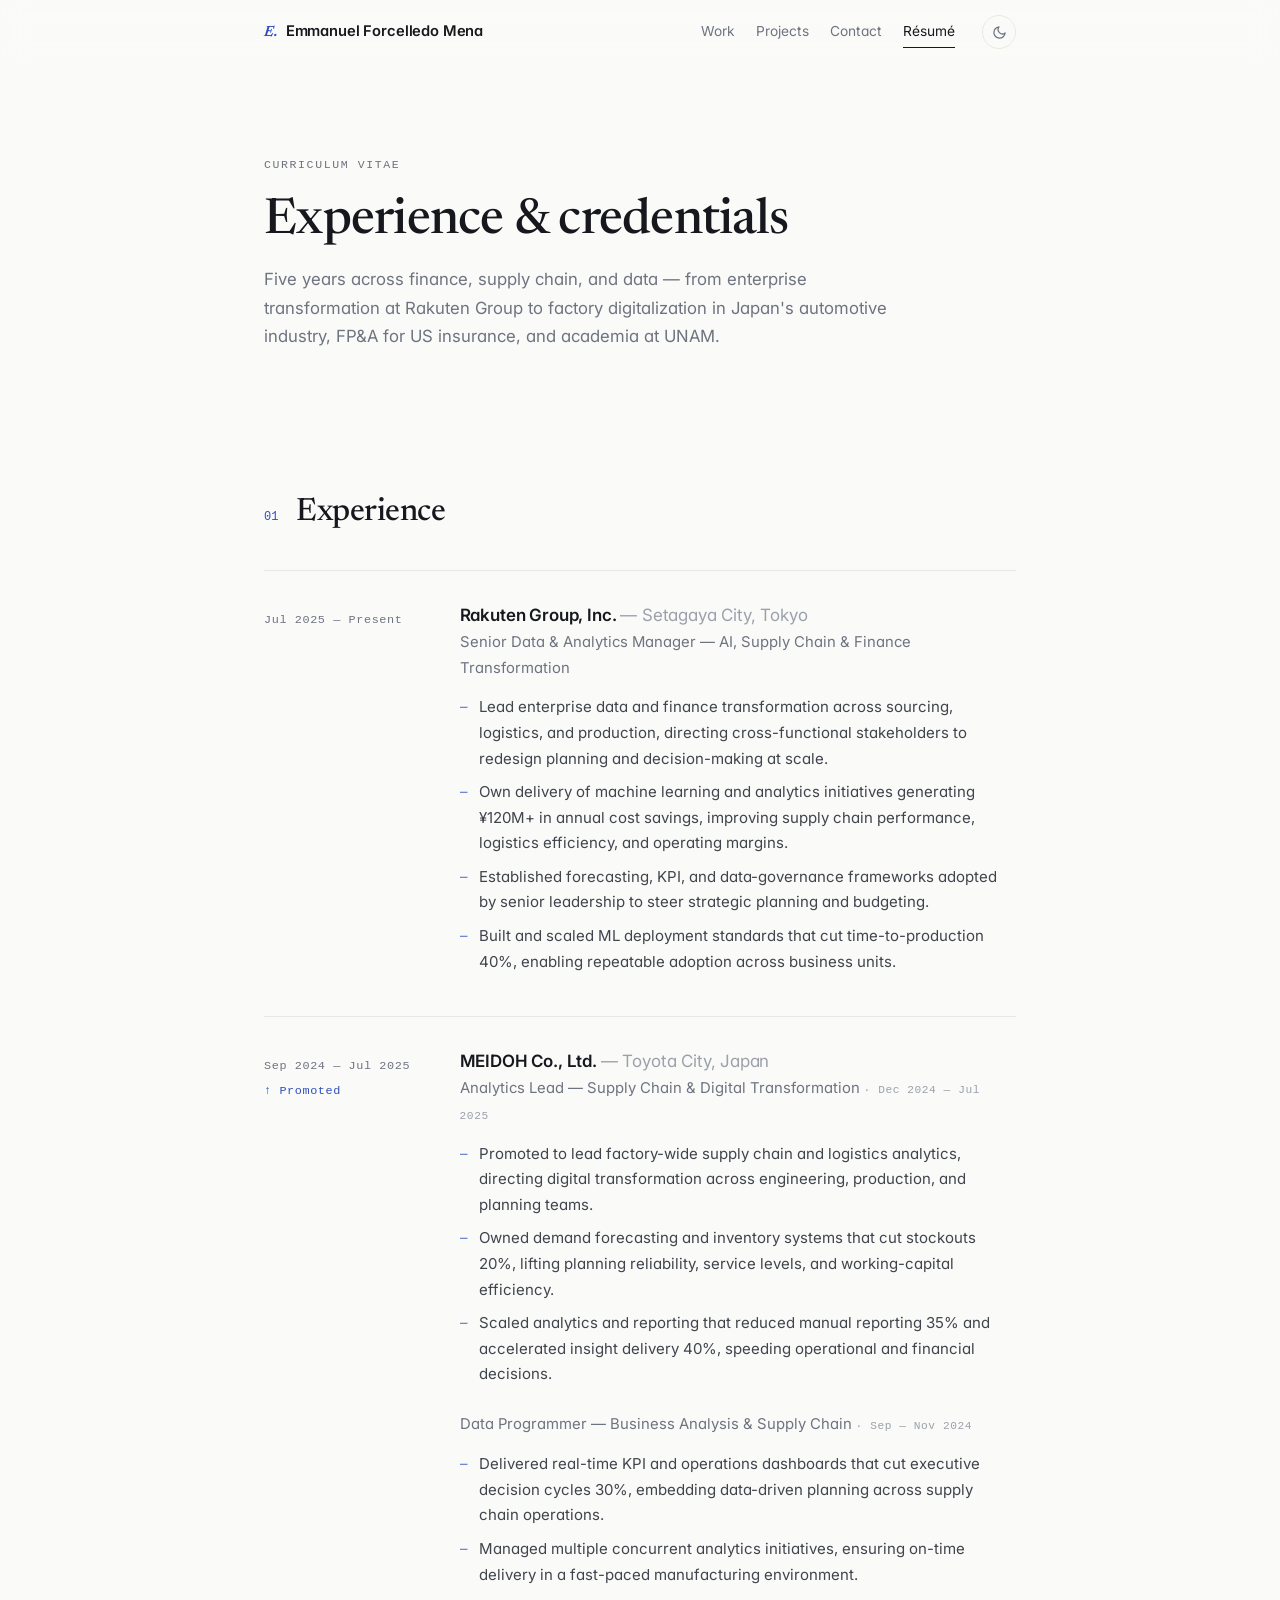
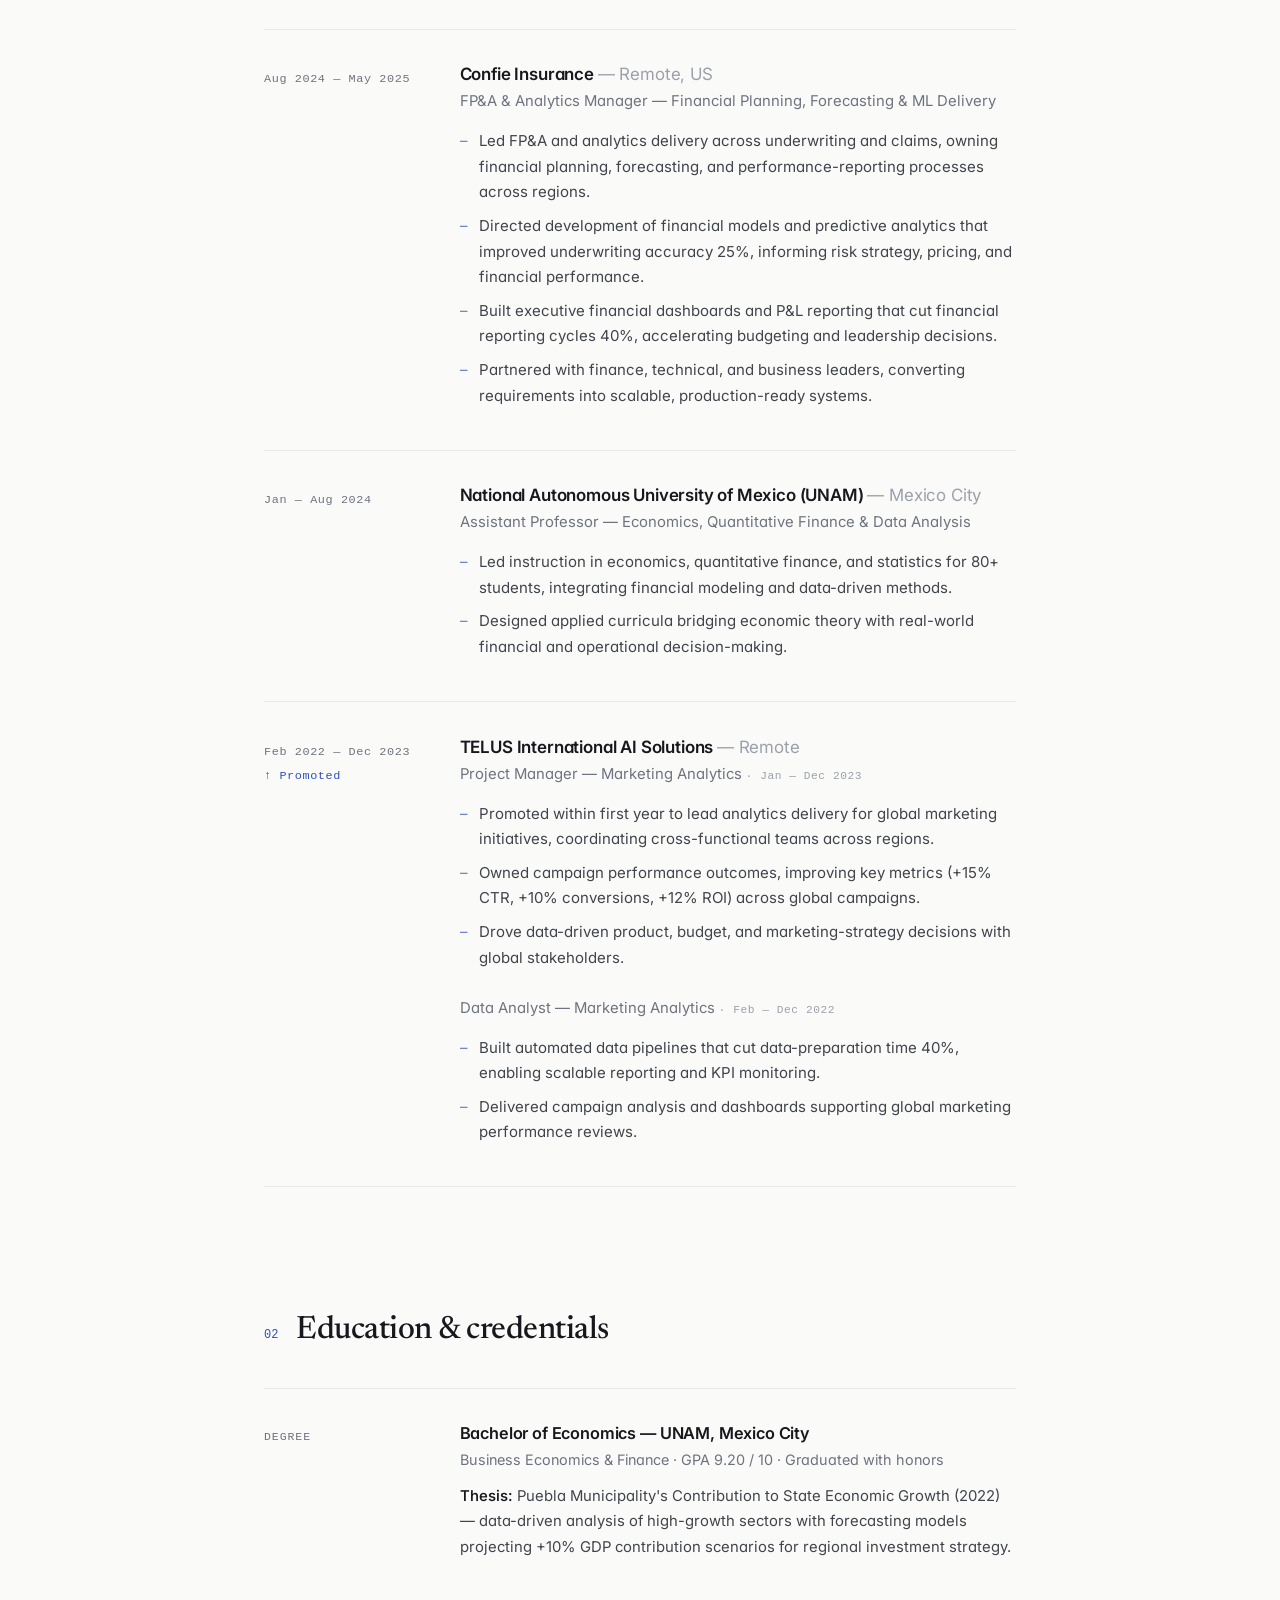
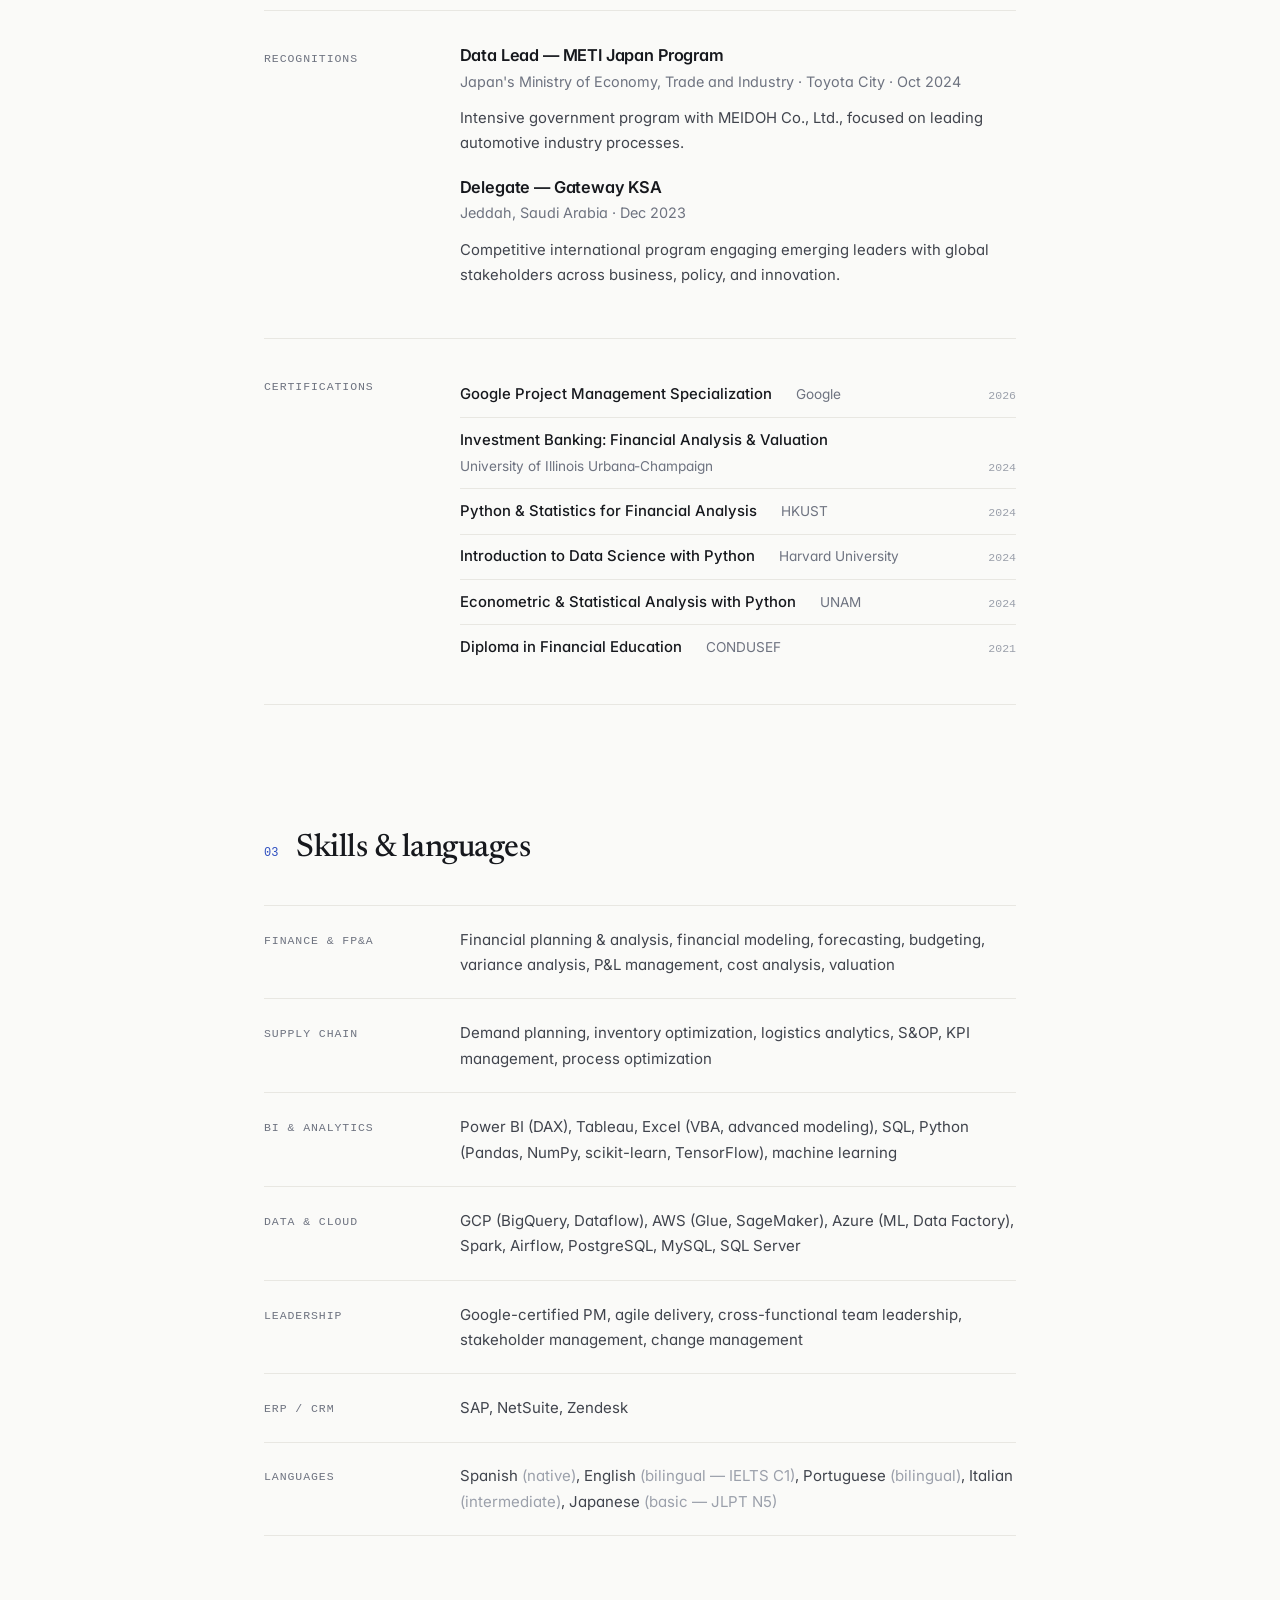
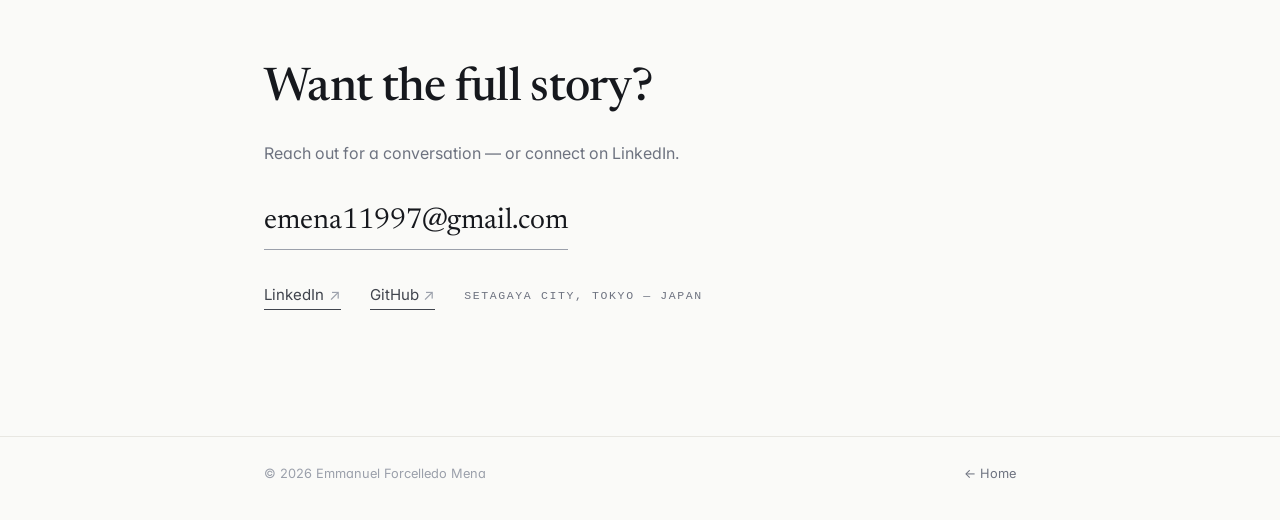
==== experience.html @ d86b36b7 "update 3.0" ====
<!DOCTYPE html>
<html lang="en">
<head>
	<meta charset="utf-8" />
	<meta name="viewport" content="width=device-width, initial-scale=1" />
	<title>Résumé — Emmanuel Forcelledo Mena</title>
	<meta name="description" content="Full experience, education, certifications, and skills of Emmanuel Forcelledo Mena — Finance &amp; FP&amp;A, supply chain, and data analytics leader in Tokyo." />
	<meta name="author" content="Emmanuel Forcelledo Mena" />

	<meta property="og:type" content="website" />
	<meta property="og:title" content="Résumé — Emmanuel Forcelledo Mena" />
	<meta property="og:description" content="Full experience, education, certifications, and skills — Finance &amp; FP&amp;A · Supply Chain · Data Analytics." />
	<meta property="og:image" content="images/foto_mia.jpeg" />

	<link rel="icon" href="data:image/svg+xml,%3Csvg xmlns='http://www.w3.org/2000/svg' viewBox='0 0 64 64'%3E%3Crect width='64' height='64' rx='12' fill='%2316181d'/%3E%3Ctext x='32' y='44' font-family='Georgia,serif' font-size='32' font-style='italic' fill='%23fafaf8' text-anchor='middle'%3EE%3C/text%3E%3C/svg%3E" />

	<script>(function(){try{var t=localStorage.getItem("theme");if(t)document.documentElement.dataset.theme=t}catch(e){}document.documentElement.classList.add("js")})();</script>

	<link rel="preconnect" href="https://fonts.googleapis.com" />
	<link rel="preconnect" href="https://fonts.gstatic.com" crossorigin />
	<link href="https://fonts.googleapis.com/css2?family=Inter:wght@400..700&family=Newsreader:ital,opsz,wght@0,6..72,400..600;1,6..72,400..600&display=swap" rel="stylesheet" />
	<link rel="stylesheet" href="assets/css/style.css" />
</head>
<body>

	<a class="skip-link" href="#experience">Skip to content</a>

	<header class="site-header">
		<div class="wrap">
			<a class="brand" href="index.html"><span class="mark">E.</span>Emmanuel Forcelledo Mena</a>
			<nav class="site-nav" aria-label="Main">
				<a href="index.html#work">Work</a>
				<a href="index.html#projects">Projects</a>
				<a href="index.html#contact">Contact</a>
				<a href="experience.html" class="active">Résumé</a>
				<button class="theme-toggle" type="button" aria-label="Toggle color theme">
					<svg class="moon" viewBox="0 0 24 24" fill="none" stroke="currentColor" stroke-width="2" stroke-linecap="round" stroke-linejoin="round" aria-hidden="true"><path d="M21 12.79A9 9 0 1 1 11.21 3 7 7 0 0 0 21 12.79z"/></svg>
					<svg class="sun" viewBox="0 0 24 24" fill="none" stroke="currentColor" stroke-width="2" stroke-linecap="round" stroke-linejoin="round" aria-hidden="true"><circle cx="12" cy="12" r="4"/><path d="M12 2v2M12 20v2M4.93 4.93l1.41 1.41M17.66 17.66l1.41 1.41M2 12h2M20 12h2M4.93 19.07l1.41-1.41M17.66 6.34l1.41-1.41"/></svg>
				</button>
			</nav>
		</div>
	</header>

	<main>

		<section class="page-hero">
			<div class="wrap">
				<span class="label fx" style="--d:.02s">Curriculum vitae</span>
				<h1 class="fx" style="--d:.1s">Experience &amp; credentials</h1>
				<p class="lede fx" style="--d:.18s">Five years across finance, supply chain, and data — from enterprise transformation at Rakuten Group to factory digitalization in Japan's automotive industry, FP&amp;A for US insurance, and academia at UNAM.</p>
			</div>
		</section>

		<!-- Experience -->
		<section class="section" id="experience">
			<div class="wrap">
				<div class="sec-head reveal"><div class="left"><span class="n">01</span><h2>Experience</h2></div></div>

				<div class="xp">

					<article class="xp-item reveal">
						<div class="xp-when">Jul 2025 — Present</div>
						<div class="xp-body">
							<h3>Rakuten Group, Inc. <span class="where">— Setagaya City, Tokyo</span></h3>
							<p class="role-title">Senior Data &amp; Analytics Manager — AI, Supply Chain &amp; Finance Transformation</p>
							<ul>
								<li>Lead enterprise data and finance transformation across sourcing, logistics, and production, directing cross-functional stakeholders to redesign planning and decision-making at scale.</li>
								<li>Own delivery of machine learning and analytics initiatives generating ¥120M+ in annual cost savings, improving supply chain performance, logistics efficiency, and operating margins.</li>
								<li>Established forecasting, KPI, and data-governance frameworks adopted by senior leadership to steer strategic planning and budgeting.</li>
								<li>Built and scaled ML deployment standards that cut time-to-production 40%, enabling repeatable adoption across business units.</li>
							</ul>
						</div>
					</article>

					<article class="xp-item reveal">
						<div class="xp-when">Sep 2024 — Jul 2025 <span class="tag">↑ Promoted</span></div>
						<div class="xp-body">
							<h3>MEIDOH Co., Ltd. <span class="where">— Toyota City, Japan</span></h3>
							<div class="xp-role">
								<p class="role-title">Analytics Lead — Supply Chain &amp; Digital Transformation <span class="sub-when">· Dec 2024 — Jul 2025</span></p>
								<ul>
									<li>Promoted to lead factory-wide supply chain and logistics analytics, directing digital transformation across engineering, production, and planning teams.</li>
									<li>Owned demand forecasting and inventory systems that cut stockouts 20%, lifting planning reliability, service levels, and working-capital efficiency.</li>
									<li>Scaled analytics and reporting that reduced manual reporting 35% and accelerated insight delivery 40%, speeding operational and financial decisions.</li>
								</ul>
							</div>
							<div class="xp-role">
								<p class="role-title">Data Programmer — Business Analysis &amp; Supply Chain <span class="sub-when">· Sep — Nov 2024</span></p>
								<ul>
									<li>Delivered real-time KPI and operations dashboards that cut executive decision cycles 30%, embedding data-driven planning across supply chain operations.</li>
									<li>Managed multiple concurrent analytics initiatives, ensuring on-time delivery in a fast-paced manufacturing environment.</li>
								</ul>
							</div>
						</div>
					</article>

					<article class="xp-item reveal">
						<div class="xp-when">Aug 2024 — May 2025</div>
						<div class="xp-body">
							<h3>Confie Insurance <span class="where">— Remote, US</span></h3>
							<p class="role-title">FP&amp;A &amp; Analytics Manager — Financial Planning, Forecasting &amp; ML Delivery</p>
							<ul>
								<li>Led FP&amp;A and analytics delivery across underwriting and claims, owning financial planning, forecasting, and performance-reporting processes across regions.</li>
								<li>Directed development of financial models and predictive analytics that improved underwriting accuracy 25%, informing risk strategy, pricing, and financial performance.</li>
								<li>Built executive financial dashboards and P&amp;L reporting that cut financial reporting cycles 40%, accelerating budgeting and leadership decisions.</li>
								<li>Partnered with finance, technical, and business leaders, converting requirements into scalable, production-ready systems.</li>
							</ul>
						</div>
					</article>

					<article class="xp-item reveal">
						<div class="xp-when">Jan — Aug 2024</div>
						<div class="xp-body">
							<h3>National Autonomous University of Mexico (UNAM) <span class="where">— Mexico City</span></h3>
							<p class="role-title">Assistant Professor — Economics, Quantitative Finance &amp; Data Analysis</p>
							<ul>
								<li>Led instruction in economics, quantitative finance, and statistics for 80+ students, integrating financial modeling and data-driven methods.</li>
								<li>Designed applied curricula bridging economic theory with real-world financial and operational decision-making.</li>
							</ul>
						</div>
					</article>

					<article class="xp-item reveal">
						<div class="xp-when">Feb 2022 — Dec 2023 <span class="tag">↑ Promoted</span></div>
						<div class="xp-body">
							<h3>TELUS International AI Solutions <span class="where">— Remote</span></h3>
							<div class="xp-role">
								<p class="role-title">Project Manager — Marketing Analytics <span class="sub-when">· Jan — Dec 2023</span></p>
								<ul>
									<li>Promoted within first year to lead analytics delivery for global marketing initiatives, coordinating cross-functional teams across regions.</li>
									<li>Owned campaign performance outcomes, improving key metrics (+15% CTR, +10% conversions, +12% ROI) across global campaigns.</li>
									<li>Drove data-driven product, budget, and marketing-strategy decisions with global stakeholders.</li>
								</ul>
							</div>
							<div class="xp-role">
								<p class="role-title">Data Analyst — Marketing Analytics <span class="sub-when">· Feb — Dec 2022</span></p>
								<ul>
									<li>Built automated data pipelines that cut data-preparation time 40%, enabling scalable reporting and KPI monitoring.</li>
									<li>Delivered campaign analysis and dashboards supporting global marketing performance reviews.</li>
								</ul>
							</div>
						</div>
					</article>

				</div>
			</div>
		</section>

		<!-- Education & credentials -->
		<section class="section" id="education">
			<div class="wrap">
				<div class="sec-head reveal"><div class="left"><span class="n">02</span><h2>Education &amp; credentials</h2></div></div>

				<div class="edu">
					<div class="edu-item reveal">
						<div class="k">Degree</div>
						<div>
							<h3>Bachelor of Economics — UNAM, Mexico City</h3>
							<p class="sub">Business Economics &amp; Finance · GPA 9.20 / 10 · Graduated with honors</p>
							<p class="detail"><strong>Thesis:</strong> Puebla Municipality's Contribution to State Economic Growth (2022) — data-driven analysis of high-growth sectors with forecasting models projecting +10% GDP contribution scenarios for regional investment strategy.</p>
						</div>
					</div>

					<div class="edu-item reveal">
						<div class="k">Recognitions</div>
						<div>
							<h3>Data Lead — METI Japan Program</h3>
							<p class="sub">Japan's Ministry of Economy, Trade and Industry · Toyota City · Oct 2024</p>
							<p class="detail" style="margin-bottom: 1.2rem;">Intensive government program with MEIDOH Co., Ltd., focused on leading automotive industry processes.</p>
							<h3>Delegate — Gateway KSA</h3>
							<p class="sub">Jeddah, Saudi Arabia · Dec 2023</p>
							<p class="detail">Competitive international program engaging emerging leaders with global stakeholders across business, policy, and innovation.</p>
						</div>
					</div>

					<div class="edu-item reveal">
						<div class="k">Certifications</div>
						<ul class="cred-list">
							<li><span class="what">Google Project Management Specialization</span><span class="who">Google</span><span class="when">2026</span></li>
							<li><span class="what">Investment Banking: Financial Analysis &amp; Valuation</span><span class="who">University of Illinois Urbana-Champaign</span><span class="when">2024</span></li>
							<li><span class="what">Python &amp; Statistics for Financial Analysis</span><span class="who">HKUST</span><span class="when">2024</span></li>
							<li><span class="what">Introduction to Data Science with Python</span><span class="who">Harvard University</span><span class="when">2024</span></li>
							<li><span class="what">Econometric &amp; Statistical Analysis with Python</span><span class="who">UNAM</span><span class="when">2024</span></li>
							<li><span class="what">Diploma in Financial Education</span><span class="who">CONDUSEF</span><span class="when">2021</span></li>
						</ul>
					</div>
				</div>
			</div>
		</section>

		<!-- Skills -->
		<section class="section" id="skills">
			<div class="wrap">
				<div class="sec-head reveal"><div class="left"><span class="n">03</span><h2>Skills &amp; languages</h2></div></div>

				<div class="skills">
					<div class="skill-row reveal">
						<div class="k">Finance &amp; FP&amp;A</div>
						<div class="v">Financial planning &amp; analysis, financial modeling, forecasting, budgeting, variance analysis, P&amp;L management, cost analysis, valuation</div>
					</div>
					<div class="skill-row reveal">
						<div class="k">Supply chain</div>
						<div class="v">Demand planning, inventory optimization, logistics analytics, S&amp;OP, KPI management, process optimization</div>
					</div>
					<div class="skill-row reveal">
						<div class="k">BI &amp; analytics</div>
						<div class="v">Power BI (DAX), Tableau, Excel (VBA, advanced modeling), SQL, Python (Pandas, NumPy, scikit-learn, TensorFlow), machine learning</div>
					</div>
					<div class="skill-row reveal">
						<div class="k">Data &amp; cloud</div>
						<div class="v">GCP (BigQuery, Dataflow), AWS (Glue, SageMaker), Azure (ML, Data Factory), Spark, Airflow, PostgreSQL, MySQL, SQL Server</div>
					</div>
					<div class="skill-row reveal">
						<div class="k">Leadership</div>
						<div class="v">Google-certified PM, agile delivery, cross-functional team leadership, stakeholder management, change management</div>
					</div>
					<div class="skill-row reveal">
						<div class="k">ERP / CRM</div>
						<div class="v">SAP, NetSuite, Zendesk</div>
					</div>
					<div class="skill-row reveal">
						<div class="k">Languages</div>
						<div class="v">Spanish <em>(native)</em>, English <em>(bilingual — IELTS C1)</em>, Portuguese <em>(bilingual)</em>, Italian <em>(intermediate)</em>, Japanese <em>(basic — JLPT N5)</em></div>
					</div>
				</div>
			</div>
		</section>

		<!-- Contact -->
		<section class="section contact" id="contact">
			<div class="wrap">
				<p class="huge reveal">Want the full story?</p>
				<p class="reveal" style="--d:.08s">Reach out for a conversation — or connect on LinkedIn.</p>
				<a class="big-mail reveal" style="--d:.14s" href="mailto:emena11997@gmail.com">emena11997@gmail.com</a>
				<div class="contact-links reveal" style="--d:.2s">
					<a class="ulink" href="https://www.linkedin.com/in/emmanuel-forcelledo-mena-1a5a07210/" target="_blank" rel="noopener">LinkedIn<span class="arr">↗</span></a>
					<a class="ulink" href="https://github.com/EmmanuelForcelledoMena" target="_blank" rel="noopener">GitHub<span class="arr">↗</span></a>
					<span class="label">Setagaya City, Tokyo — Japan</span>
				</div>
			</div>
		</section>

	</main>

	<footer class="site-footer">
		<div class="wrap">
			<span>© <span id="year">2026</span> Emmanuel Forcelledo Mena</span>
			<span><a href="index.html">← Home</a></span>
		</div>
	</footer>

	<script src="assets/js/app.js"></script>

</body>
</html>
---- assets/css/style.css ----
/* ============================================================
   Emmanuel Forcelledo Mena — Portfolio v3
   Editorial minimal · motion-first · light & dark
   ============================================================ */

/* ---------- Design tokens ---------- */

:root {
	--bg: #fafaf8;
	--surface: #ffffff;
	--ink: #16181d;
	--body: #40444d;
	--muted: #6e7380;
	--faint: #9ba0ab;
	--line: #e8e7e2;
	--accent: #2e4fc0;
	--accent-ink: #253f9a;
	--accent-soft: rgba(46, 79, 192, 0.07);

	--sans: "Inter", -apple-system, BlinkMacSystemFont, "Segoe UI", sans-serif;
	--serif: "Newsreader", Georgia, "Times New Roman", serif;
	--mono: ui-monospace, "SF Mono", "Cascadia Code", Consolas, monospace;

	--w: 800px;
	--ease: cubic-bezier(0.2, 0.6, 0.2, 1);
}

:root[data-theme="dark"] {
	--bg: #0e0f11;
	--surface: #16171a;
	--ink: #f2f1ee;
	--body: #c2c3bf;
	--muted: #8f918d;
	--faint: #64666a;
	--line: #232428;
	--accent: #93a8f4;
	--accent-ink: #b3c2f8;
	--accent-soft: rgba(147, 168, 244, 0.09);
}

@media (prefers-color-scheme: dark) {
	:root:not([data-theme="light"]) {
		--bg: #0e0f11;
		--surface: #16171a;
		--ink: #f2f1ee;
		--body: #c2c3bf;
		--muted: #8f918d;
		--faint: #64666a;
		--line: #232428;
		--accent: #93a8f4;
		--accent-ink: #b3c2f8;
		--accent-soft: rgba(147, 168, 244, 0.09);
	}
}

/* ---------- Cross-page view transitions ---------- */

@view-transition { navigation: auto; }

::view-transition-old(root) { animation-duration: 0.22s; }
::view-transition-new(root) { animation-duration: 0.34s; }

/* ---------- Base ---------- */

*, *::before, *::after { box-sizing: border-box; }

html { scroll-behavior: smooth; scroll-padding-top: 5rem; }

body {
	margin: 0;
	background: var(--bg);
	color: var(--body);
	font-family: var(--sans);
	font-size: 1rem;
	line-height: 1.7;
	-webkit-font-smoothing: antialiased;
	text-rendering: optimizeLegibility;
	font-feature-settings: "cv11";
	transition: background-color 0.35s ease, color 0.35s ease;
}

img { max-width: 100%; display: block; }

h1, h2, h3 { color: var(--ink); margin: 0; }

h1, h2 {
	font-family: var(--serif);
	font-weight: 500;
	letter-spacing: -0.015em;
	line-height: 1.12;
}

h3 {
	font-family: var(--sans);
	font-weight: 600;
	letter-spacing: -0.01em;
	line-height: 1.35;
}

p { margin: 0 0 1.1em; }

a { color: inherit; text-decoration: none; }

ul { margin: 0; padding: 0; list-style: none; }

::selection { background: var(--accent); color: #fff; }

:focus-visible {
	outline: 2px solid var(--accent);
	outline-offset: 3px;
	border-radius: 3px;
}

.wrap {
	max-width: var(--w);
	margin: 0 auto;
	padding: 0 1.5rem;
}

/* Small uppercase mono label */
.label {
	font-family: var(--mono);
	font-size: 0.72rem;
	font-weight: 500;
	letter-spacing: 0.14em;
	text-transform: uppercase;
	color: var(--muted);
}

/* Animated underline link */
.ulink {
	background-image: linear-gradient(currentColor, currentColor);
	background-size: 100% 1px;
	background-position: 0 100%;
	background-repeat: no-repeat;
	padding-bottom: 2px;
	color: var(--body);
	transition: color 0.2s ease;
}

.ulink:hover { color: var(--accent-ink); }

.ulink .arr {
	display: inline-block;
	margin-left: 0.3rem;
	color: var(--faint);
	transition: transform 0.25s var(--ease), color 0.2s ease;
}

.ulink:hover .arr { transform: translate(2px, -2px); color: var(--accent-ink); }

.skip-link {
	position: absolute;
	left: -999px;
	background: var(--ink);
	color: var(--bg);
	padding: 0.5rem 1rem;
	z-index: 200;
}
.skip-link:focus { left: 0; top: 0; }

/* ---------- Header ---------- */

.site-header {
	position: sticky;
	top: 0;
	z-index: 100;
	background: color-mix(in srgb, var(--bg) 82%, transparent);
	-webkit-backdrop-filter: blur(12px);
	backdrop-filter: blur(12px);
	border-bottom: 1px solid transparent;
	transition: border-color 0.3s ease, background-color 0.35s ease;
}

.site-header.scrolled { border-bottom-color: var(--line); }

.site-header .wrap {
	display: flex;
	align-items: center;
	justify-content: space-between;
	gap: 1rem;
	min-height: 4rem;
	flex-wrap: wrap;
	padding-top: 0.6rem;
	padding-bottom: 0.6rem;
}

.brand {
	font-weight: 600;
	font-size: 0.92rem;
	letter-spacing: -0.01em;
	color: var(--ink);
	white-space: nowrap;
	display: inline-flex;
	align-items: baseline;
	gap: 0.5rem;
}

.brand .mark { color: var(--accent); font-family: var(--serif); font-style: italic; }

.site-nav {
	display: flex;
	align-items: center;
	flex-wrap: wrap;
	gap: 0.25rem 1.3rem;
}

.site-nav a {
	position: relative;
	font-size: 0.86rem;
	color: var(--muted);
	transition: color 0.2s ease;
	padding: 0.25rem 0;
}

.site-nav a::after {
	content: "";
	position: absolute;
	left: 0;
	right: 100%;
	bottom: 0;
	height: 1px;
	background: var(--ink);
	transition: right 0.25s var(--ease);
}

.site-nav a:hover, .site-nav a.active { color: var(--ink); }
.site-nav a:hover::after, .site-nav a.active::after { right: 0; }

.theme-toggle {
	appearance: none;
	border: 1px solid var(--line);
	background: transparent;
	color: var(--muted);
	width: 34px;
	height: 34px;
	border-radius: 50%;
	display: grid;
	place-items: center;
	cursor: pointer;
	transition: color 0.2s ease, border-color 0.2s ease, transform 0.3s var(--ease);
	margin-left: 0.4rem;
}

.theme-toggle:hover { color: var(--ink); border-color: var(--muted); transform: rotate(15deg); }

.theme-toggle svg { width: 15px; height: 15px; }

/* icon swap */
.theme-toggle .sun { display: none; }
:root[data-theme="dark"] .theme-toggle .sun { display: block; }
:root[data-theme="dark"] .theme-toggle .moon { display: none; }
@media (prefers-color-scheme: dark) {
	:root:not([data-theme="light"]) .theme-toggle .sun { display: block; }
	:root:not([data-theme="light"]) .theme-toggle .moon { display: none; }
}

/* ---------- Entry animation (load) ---------- */

.js .fx {
	opacity: 0;
	transform: translateY(18px);
	animation: rise 0.85s var(--ease) forwards;
	animation-delay: var(--d, 0s);
}

.js .fx-scale {
	opacity: 0;
	transform: scale(0.94);
	animation: pop 0.9s var(--ease) forwards;
	animation-delay: var(--d, 0s);
}

@keyframes rise { to { opacity: 1; transform: none; } }
@keyframes pop { to { opacity: 1; transform: none; } }

/* ---------- Scroll reveal ---------- */

.js .reveal {
	opacity: 0;
	transform: translateY(16px);
	transition: opacity 0.7s var(--ease), transform 0.7s var(--ease);
	transition-delay: var(--d, 0s);
}

.js .reveal.in { opacity: 1; transform: none; }

/* ---------- Intro / hero ---------- */

.intro { padding: clamp(4.5rem, 14vh, 8.5rem) 0 0; }

.intro-head {
	display: flex;
	align-items: flex-start;
	justify-content: space-between;
	gap: 2.5rem;
}

.status-pill {
	display: inline-flex;
	align-items: center;
	gap: 0.55rem;
	font-family: var(--mono);
	font-size: 0.7rem;
	font-weight: 500;
	letter-spacing: 0.12em;
	text-transform: uppercase;
	color: var(--muted);
	border: 1px solid var(--line);
	border-radius: 999px;
	padding: 0.42rem 0.95rem;
	margin-bottom: 1.8rem;
}

.status-pill .pulse {
	width: 7px;
	height: 7px;
	border-radius: 50%;
	background: #34a853;
	position: relative;
}

.status-pill .pulse::after {
	content: "";
	position: absolute;
	inset: -4px;
	border-radius: 50%;
	border: 1px solid #34a853;
	opacity: 0.6;
	animation: pulse 2.2s ease-out infinite;
}

@keyframes pulse {
	0% { transform: scale(0.5); opacity: 0.7; }
	70% { transform: scale(1.3); opacity: 0; }
	100% { transform: scale(1.3); opacity: 0; }
}

.intro h1 {
	font-size: clamp(2.6rem, 7vw, 4.1rem);
	font-weight: 500;
	margin-bottom: 1.2rem;
}

.intro .role-line {
	font-family: var(--mono);
	font-size: 0.78rem;
	font-weight: 500;
	letter-spacing: 0.16em;
	text-transform: uppercase;
	color: var(--accent);
	margin-bottom: 1.7rem;
}

.intro .role-line .dot { color: var(--faint); padding: 0 0.5rem; }

.intro .lede {
	max-width: 60ch;
	font-size: 1.13rem;
	line-height: 1.75;
	color: var(--muted);
	margin-bottom: 2.4rem;
}

.intro .lede strong { color: var(--ink); font-weight: 550; }

.intro .lede em {
	font-family: var(--serif);
	font-size: 1.16em;
	color: var(--ink);
}

.portrait-wrap { flex: 0 0 auto; position: relative; margin-top: 3.2rem; }

.portrait {
	width: 104px;
	height: 104px;
	border-radius: 50%;
	object-fit: cover;
	border: 1px solid var(--line);
	position: relative;
	z-index: 1;
}

.portrait-wrap::after {
	content: "";
	position: absolute;
	inset: -7px;
	border-radius: 50%;
	border: 1px dashed var(--line);
	animation: spin 40s linear infinite;
}

@keyframes spin { to { transform: rotate(360deg); } }

.intro-links {
	display: flex;
	flex-wrap: wrap;
	gap: 0.5rem 1.8rem;
	font-size: 0.94rem;
}

/* ---------- Stats ---------- */

.stats {
	margin-top: clamp(4rem, 10vh, 6rem);
	border-top: 1px solid var(--line);
	border-bottom: 1px solid var(--line);
	display: grid;
	grid-template-columns: repeat(4, 1fr);
}

.stat { padding: 1.7rem 1.25rem 1.7rem 0; }
.stat + .stat { padding-left: 1.4rem; border-left: 1px solid var(--line); }

.stat .num {
	font-family: var(--serif);
	font-size: clamp(1.7rem, 3.5vw, 2.15rem);
	font-weight: 500;
	letter-spacing: -0.02em;
	color: var(--ink);
	font-variant-numeric: tabular-nums;
	line-height: 1.15;
}

.stat .cap {
	margin-top: 0.4rem;
	font-size: 0.8rem;
	color: var(--muted);
	line-height: 1.55;
}

/* ---------- Sections ---------- */

.section { padding-top: clamp(5.5rem, 14vh, 8.5rem); }

.sec-head {
	display: flex;
	align-items: baseline;
	justify-content: space-between;
	gap: 1rem;
	margin-bottom: 2.4rem;
}

.sec-head .left { display: flex; align-items: baseline; gap: 1.1rem; }

.sec-head .n {
	font-family: var(--mono);
	font-size: 0.75rem;
	color: var(--accent);
}

.sec-head h2 { font-size: clamp(1.6rem, 3.5vw, 2rem); }

.sec-head .more { font-size: 0.88rem; white-space: nowrap; }

/* ---------- Experience ---------- */

.xp { border-top: 1px solid var(--line); }

.xp-item {
	display: grid;
	grid-template-columns: 170px 1fr;
	gap: 1.6rem;
	padding: 2.1rem 0;
	border-bottom: 1px solid var(--line);
}

.xp-when {
	font-family: var(--mono);
	font-size: 0.74rem;
	letter-spacing: 0.05em;
	color: var(--muted);
	padding-top: 0.3rem;
	line-height: 1.9;
}

.xp-when .tag { display: block; color: var(--accent); margin-top: 0.15rem; }

.xp-body h3 { font-size: 1.06rem; }

.xp-body .where { color: var(--faint); font-weight: 400; }

.xp-body .role-title { font-size: 0.93rem; color: var(--muted); margin: 0.2rem 0 0.85rem; }

.xp-body .sub-when { font-family: var(--mono); font-size: 0.7rem; color: var(--faint); letter-spacing: 0.05em; }

.xp-body ul li {
	position: relative;
	padding-left: 1.2rem;
	font-size: 0.94rem;
	margin-bottom: 0.5rem;
}

.xp-body ul li::before {
	content: "–";
	position: absolute;
	left: 0;
	color: var(--accent);
	opacity: 0.7;
}

.xp-role + .xp-role { margin-top: 1.6rem; }

/* Compact rows (home page summary) */

.xp-compact { border-top: 1px solid var(--line); }

.xp-row {
	display: grid;
	grid-template-columns: 170px 1fr auto;
	align-items: baseline;
	gap: 0.3rem 1.6rem;
	padding: 1.25rem 0;
	border-bottom: 1px solid var(--line);
	transition: padding-left 0.25s var(--ease);
}

.xp-row:hover { padding-left: 0.5rem; }

.xp-row .when { font-family: var(--mono); font-size: 0.72rem; letter-spacing: 0.05em; color: var(--faint); }

.xp-row .co { font-weight: 600; color: var(--ink); font-size: 0.96rem; }

.xp-row .what { display: block; font-size: 0.86rem; color: var(--muted); margin-top: 0.1rem; }

.xp-row .loc {
	font-family: var(--mono);
	font-size: 0.72rem;
	color: var(--faint);
	white-space: nowrap;
}

/* ---------- Projects ---------- */

.plist { border-top: 1px solid var(--line); }

.proj {
	display: grid;
	grid-template-columns: 1fr auto;
	align-items: baseline;
	gap: 0.25rem 1.5rem;
	padding: 1.75rem 0;
	border-bottom: 1px solid var(--line);
	transition: padding-left 0.25s var(--ease);
}

.proj:hover { padding-left: 0.6rem; }

.proj h3 { font-size: 1.02rem; transition: color 0.2s ease; }

.proj:hover h3 { color: var(--accent-ink); }

.proj .arr {
	grid-row: 1 / span 3;
	grid-column: 2;
	align-self: center;
	color: var(--faint);
	font-size: 1.05rem;
	transition: transform 0.3s var(--ease), color 0.2s ease;
}

.proj:hover .arr { transform: translate(4px, -4px); color: var(--accent-ink); }

.proj p {
	grid-column: 1;
	margin: 0.4rem 0 0;
	font-size: 0.93rem;
	color: var(--muted);
	max-width: 62ch;
}

.proj .meta {
	grid-column: 1;
	margin-top: 0.6rem;
	font-family: var(--mono);
	font-size: 0.7rem;
	letter-spacing: 0.08em;
	text-transform: uppercase;
	color: var(--faint);
}

/* ---------- Education / credentials ---------- */

.edu { border-top: 1px solid var(--line); }

.edu-item {
	display: grid;
	grid-template-columns: 170px 1fr;
	gap: 1.6rem;
	padding: 2.1rem 0;
	border-bottom: 1px solid var(--line);
}

.edu-item .k {
	font-family: var(--mono);
	font-size: 0.72rem;
	letter-spacing: 0.08em;
	text-transform: uppercase;
	color: var(--muted);
	padding-top: 0.3rem;
}

.edu-item h3 { font-size: 1.02rem; }

.edu-item .sub { font-size: 0.9rem; color: var(--muted); margin: 0.2rem 0 0; }

.edu-item .detail { font-size: 0.93rem; color: var(--body); margin-top: 0.75rem; max-width: 64ch; }

.edu-item .detail strong { color: var(--ink); font-weight: 550; }

.cred-list li {
	display: flex;
	flex-wrap: wrap;
	align-items: baseline;
	justify-content: space-between;
	gap: 0.15rem 1.5rem;
	padding: 0.6rem 0;
}

.cred-list li + li { border-top: 1px solid var(--line); }

.cred-list .what { font-size: 0.93rem; color: var(--ink); font-weight: 500; }
.cred-list .who { font-size: 0.85rem; color: var(--muted); }
.cred-list .when { font-family: var(--mono); font-size: 0.72rem; color: var(--faint); margin-left: auto; white-space: nowrap; }

/* ---------- Skills ---------- */

.skills { border-top: 1px solid var(--line); }

.skill-row {
	display: grid;
	grid-template-columns: 170px 1fr;
	gap: 1.6rem;
	padding: 1.3rem 0;
	border-bottom: 1px solid var(--line);
}

.skill-row .k {
	font-family: var(--mono);
	font-size: 0.72rem;
	letter-spacing: 0.08em;
	text-transform: uppercase;
	color: var(--muted);
	padding-top: 0.25rem;
	line-height: 1.7;
}

.skill-row .v { font-size: 0.94rem; color: var(--body); }
.skill-row .v em { font-style: normal; color: var(--faint); }

/* ---------- Contact ---------- */

.contact { padding-bottom: clamp(5.5rem, 14vh, 8.5rem); }

.contact .huge {
	font-family: var(--serif);
	font-size: clamp(1.9rem, 5vw, 2.9rem);
	font-weight: 500;
	letter-spacing: -0.015em;
	line-height: 1.2;
	color: var(--ink);
	max-width: 22ch;
	margin-bottom: 1.4rem;
}

.contact .huge em { color: var(--accent); }

.contact p { color: var(--muted); max-width: 56ch; }

.big-mail {
	display: inline-block;
	font-family: var(--serif);
	font-size: clamp(1.3rem, 3.5vw, 1.8rem);
	color: var(--ink);
	border-bottom: 1px solid var(--faint);
	padding-bottom: 0.15rem;
	margin: 0.8rem 0 2rem;
	transition: border-color 0.25s ease, color 0.25s ease;
}

.big-mail:hover { color: var(--accent-ink); border-color: var(--accent-ink); }

.contact-links {
	display: flex;
	flex-wrap: wrap;
	align-items: center;
	gap: 0.5rem 1.8rem;
	font-size: 0.94rem;
}

/* ---------- Footer ---------- */

.site-footer { border-top: 1px solid var(--line); padding: 1.6rem 0 2.2rem; }

.site-footer .wrap {
	display: flex;
	flex-wrap: wrap;
	justify-content: space-between;
	gap: 0.4rem 1.5rem;
	font-size: 0.8rem;
	color: var(--faint);
}

.site-footer a { color: var(--muted); transition: color 0.2s ease; }
.site-footer a:hover { color: var(--ink); }

/* ---------- Page hero (subpages) ---------- */

.page-hero { padding: clamp(3.5rem, 10vh, 6rem) 0 0; }

.page-hero .label { display: block; margin-bottom: 1.2rem; }

.page-hero h1 { font-size: clamp(2.1rem, 5.5vw, 3.1rem); margin-bottom: 1rem; }

.page-hero .lede { max-width: 60ch; color: var(--muted); font-size: 1.05rem; }

/* ---------- Motion preferences ---------- */

@media (prefers-reduced-motion: reduce) {
	html { scroll-behavior: auto; }
	*, *::before, *::after {
		animation-duration: 0.01ms !important;
		animation-iteration-count: 1 !important;
		transition-duration: 0.01ms !important;
	}
	.js .fx, .js .fx-scale, .js .reveal { opacity: 1; transform: none; animation: none; }
}

/* ---------- Responsive ---------- */

@media (max-width: 680px) {
	.stats { grid-template-columns: 1fr 1fr; }
	.stat { padding: 1.2rem 1rem 1.2rem 0; }
	.stat + .stat { padding-left: 1rem; }
	.stat:nth-child(odd) { border-left: none; padding-left: 0; }
	.stat:nth-child(n+3) { border-top: 1px solid var(--line); }

	.intro-head { flex-direction: column-reverse; gap: 0; }
	.portrait-wrap { margin-top: 0; margin-bottom: 1.8rem; }
	.portrait { width: 84px; height: 84px; }

	.xp-item, .edu-item, .skill-row { grid-template-columns: 1fr; gap: 0.5rem; }
	.xp-when { padding-top: 0; line-height: 1.6; }
	.xp-when .tag { display: inline; margin-left: 0.6rem; }

	.xp-row { grid-template-columns: 1fr auto; }
	.xp-row .when { grid-column: 1 / -1; }

	.sec-head { flex-direction: column; gap: 0.4rem; }
}
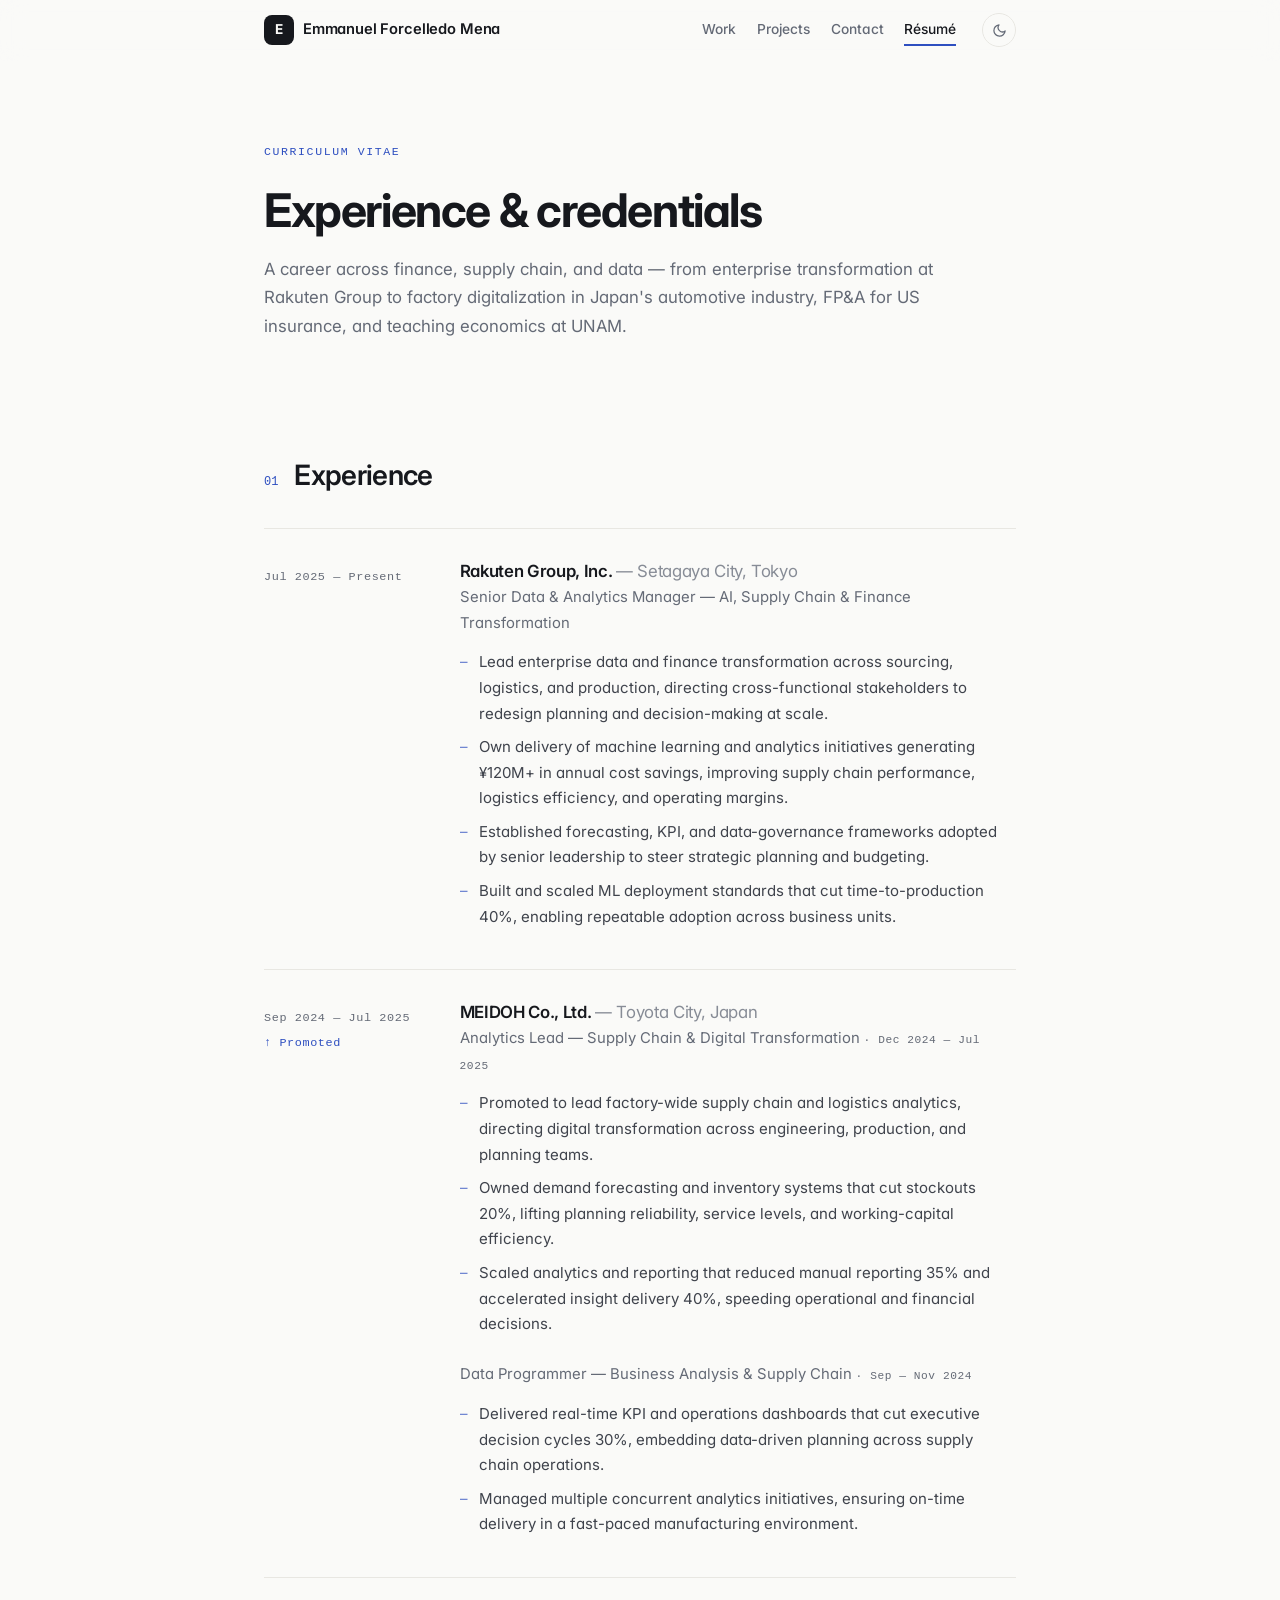
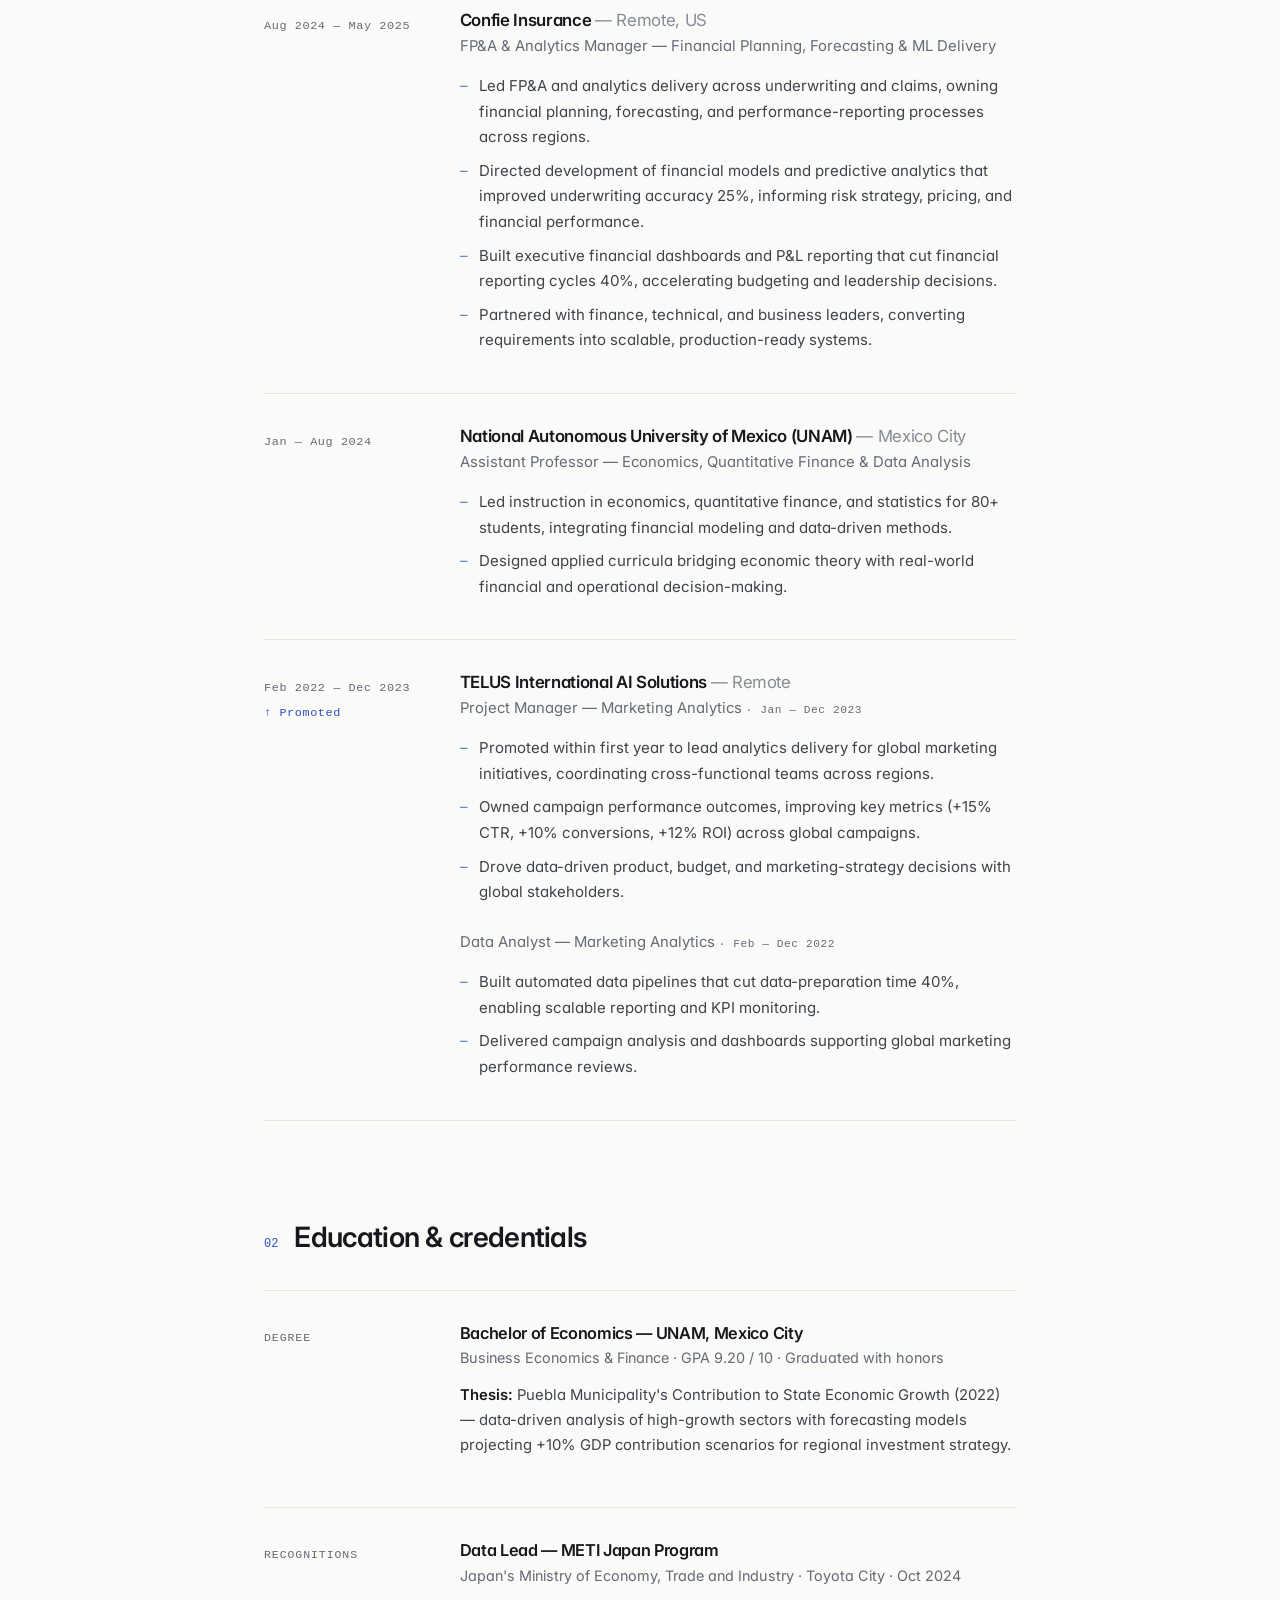
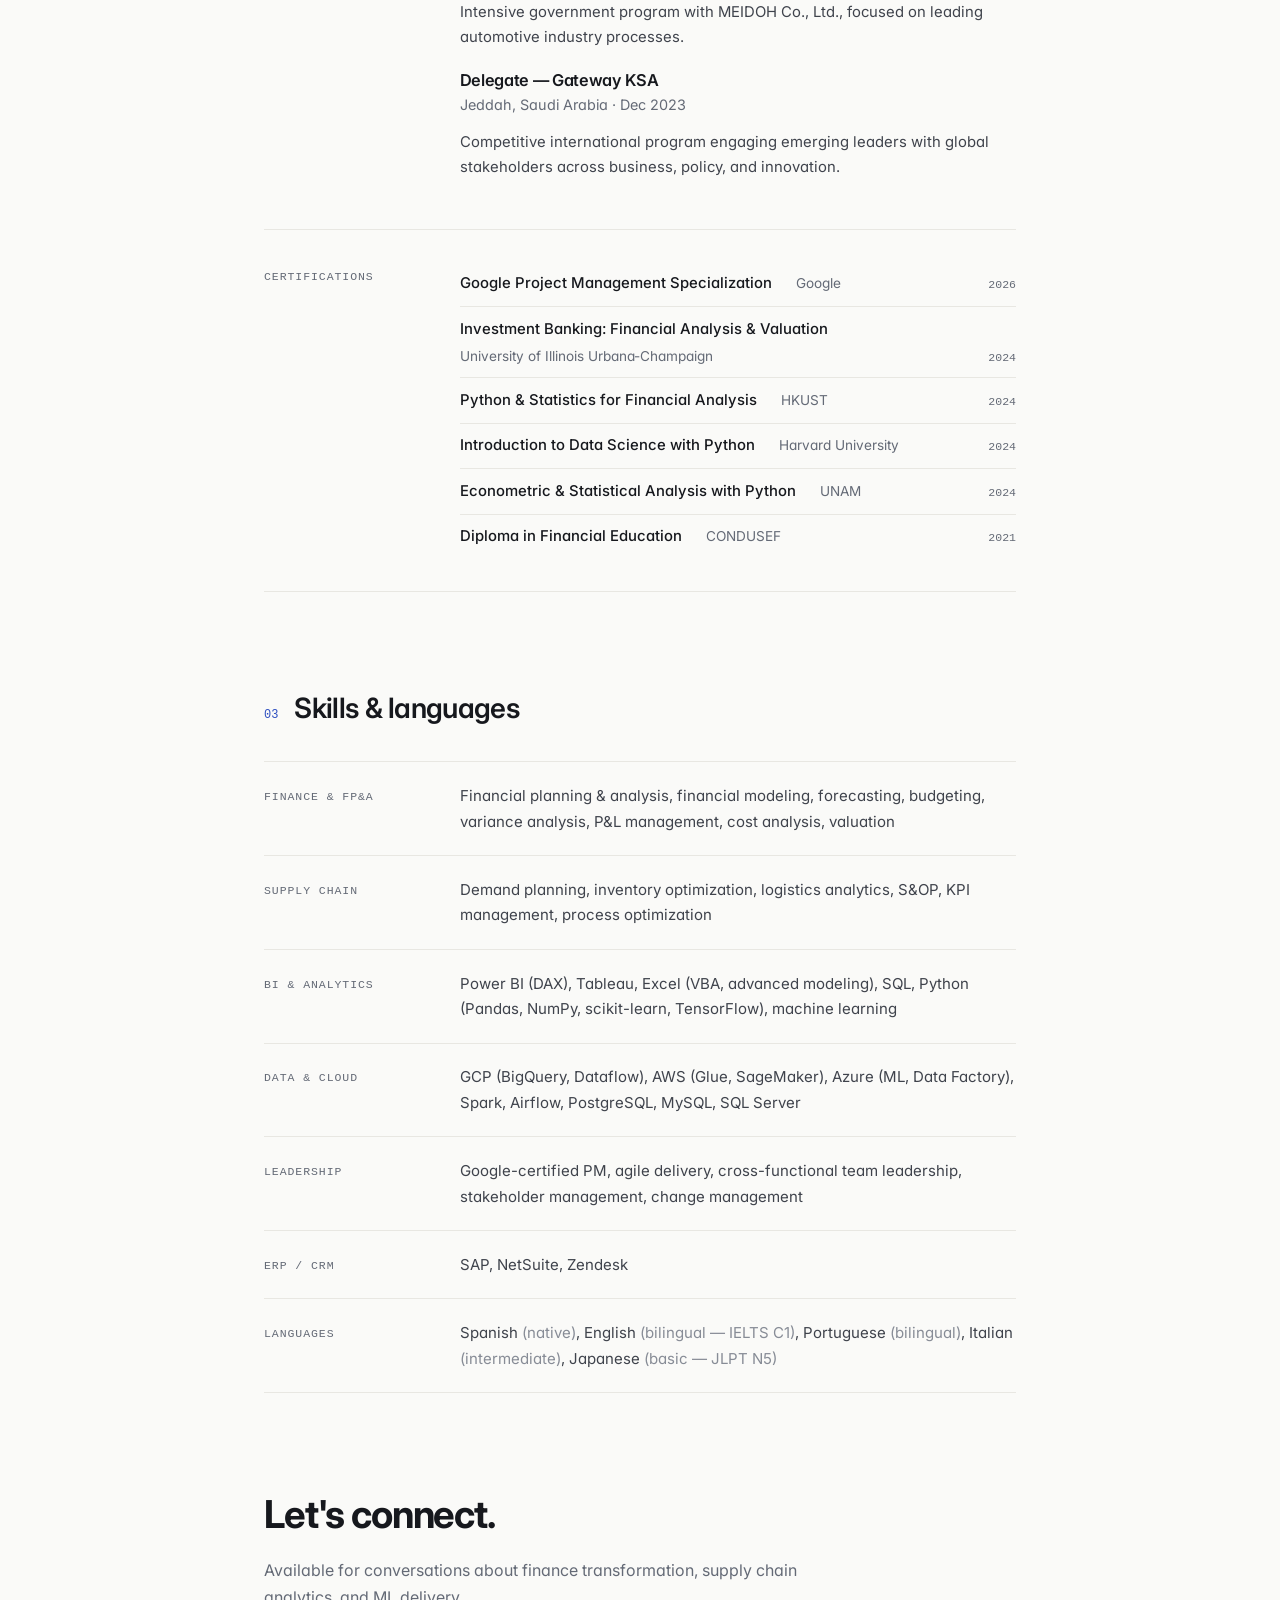
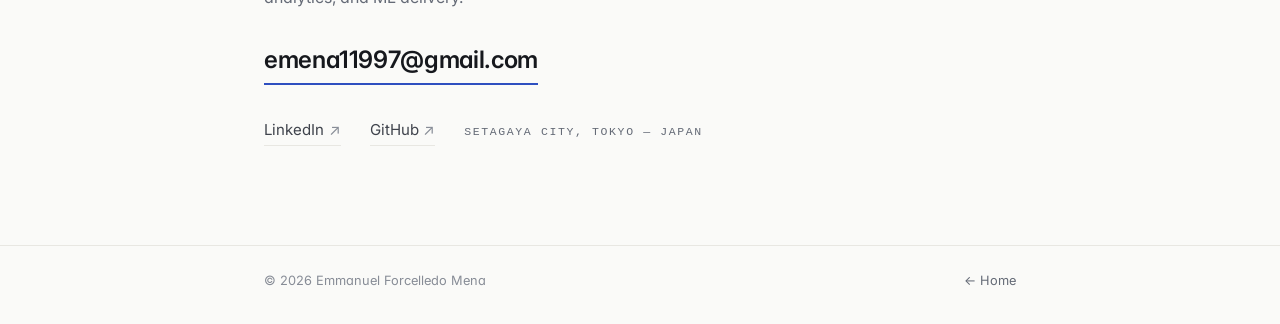
==== commit e00017d5: "update 4.0" ====
--- a/experience.html
+++ b/experience.html
@@ -12,22 +12,22 @@
 	<meta property="og:description" content="Full experience, education, certifications, and skills — Finance &amp; FP&amp;A · Supply Chain · Data Analytics." />
 	<meta property="og:image" content="images/foto_mia.jpeg" />
 
-	<link rel="icon" href="data:image/svg+xml,%3Csvg xmlns='http://www.w3.org/2000/svg' viewBox='0 0 64 64'%3E%3Crect width='64' height='64' rx='12' fill='%2316181d'/%3E%3Ctext x='32' y='44' font-family='Georgia,serif' font-size='32' font-style='italic' fill='%23fafaf8' text-anchor='middle'%3EE%3C/text%3E%3C/svg%3E" />
+	<link rel="icon" href="data:image/svg+xml,%3Csvg xmlns='http://www.w3.org/2000/svg' viewBox='0 0 64 64'%3E%3Crect width='64' height='64' rx='14' fill='%2316181d'/%3E%3Ctext x='32' y='43' font-family='Arial,Helvetica,sans-serif' font-size='30' font-weight='700' fill='%23fafaf8' text-anchor='middle'%3EE%3C/text%3E%3C/svg%3E" />
 
 	<script>(function(){try{var t=localStorage.getItem("theme");if(t)document.documentElement.dataset.theme=t}catch(e){}document.documentElement.classList.add("js")})();</script>
 
 	<link rel="preconnect" href="https://fonts.googleapis.com" />
 	<link rel="preconnect" href="https://fonts.gstatic.com" crossorigin />
-	<link href="https://fonts.googleapis.com/css2?family=Inter:wght@400..700&family=Newsreader:ital,opsz,wght@0,6..72,400..600;1,6..72,400..600&display=swap" rel="stylesheet" />
+	<link href="https://fonts.googleapis.com/css2?family=Inter:wght@400..700&display=swap" rel="stylesheet" />
 	<link rel="stylesheet" href="assets/css/style.css" />
 </head>
 <body>
 
 	<a class="skip-link" href="#experience">Skip to content</a>
 
-	<header class="site-header">
+	<header class="site-header" id="top">
 		<div class="wrap">
-			<a class="brand" href="index.html"><span class="mark">E.</span>Emmanuel Forcelledo Mena</a>
+			<a class="brand" href="index.html"><span class="mark">E</span><span class="brand-name">Emmanuel Forcelledo Mena</span></a>
 			<nav class="site-nav" aria-label="Main">
 				<a href="index.html#work">Work</a>
 				<a href="index.html#projects">Projects</a>
@@ -47,7 +47,7 @@
 			<div class="wrap">
 				<span class="label fx" style="--d:.02s">Curriculum vitae</span>
 				<h1 class="fx" style="--d:.1s">Experience &amp; credentials</h1>
-				<p class="lede fx" style="--d:.18s">Five years across finance, supply chain, and data — from enterprise transformation at Rakuten Group to factory digitalization in Japan's automotive industry, FP&amp;A for US insurance, and academia at UNAM.</p>
+				<p class="lede fx" style="--d:.18s">A career across finance, supply chain, and data — from enterprise transformation at Rakuten Group to factory digitalization in Japan's automotive industry, FP&amp;A for US insurance, and teaching economics at UNAM.</p>
 			</div>
 		</section>
 
@@ -229,8 +229,8 @@
 		<!-- Contact -->
 		<section class="section contact" id="contact">
 			<div class="wrap">
-				<p class="huge reveal">Want the full story?</p>
-				<p class="reveal" style="--d:.08s">Reach out for a conversation — or connect on LinkedIn.</p>
+				<p class="huge reveal">Let's connect.</p>
+				<p class="reveal" style="--d:.08s">Available for conversations about finance transformation, supply chain analytics, and ML delivery.</p>
 				<a class="big-mail reveal" style="--d:.14s" href="mailto:emena11997@gmail.com">emena11997@gmail.com</a>
 				<div class="contact-links reveal" style="--d:.2s">
 					<a class="ulink" href="https://www.linkedin.com/in/emmanuel-forcelledo-mena-1a5a07210/" target="_blank" rel="noopener">LinkedIn<span class="arr">↗</span></a>
--- a/assets/css/style.css
+++ b/assets/css/style.css
@@ -1,6 +1,6 @@
 /* ============================================================
-   Emmanuel Forcelledo Mena — Portfolio v3
-   Editorial minimal · motion-first · light & dark
+   Emmanuel Forcelledo Mena — Portfolio v3.1
+   Clean minimal · single typeface · light & dark · subtle motion
    ============================================================ */
 
 /* ---------- Design tokens ---------- */
@@ -9,16 +9,15 @@
 	--bg: #fafaf8;
 	--surface: #ffffff;
 	--ink: #16181d;
-	--body: #40444d;
-	--muted: #6e7380;
-	--faint: #9ba0ab;
+	--body: #3f434c;
+	--muted: #646a76;
+	--faint: #878c96;
 	--line: #e8e7e2;
 	--accent: #2e4fc0;
 	--accent-ink: #253f9a;
 	--accent-soft: rgba(46, 79, 192, 0.07);
 
 	--sans: "Inter", -apple-system, BlinkMacSystemFont, "Segoe UI", sans-serif;
-	--serif: "Newsreader", Georgia, "Times New Roman", serif;
 	--mono: ui-monospace, "SF Mono", "Cascadia Code", Consolas, monospace;
 
 	--w: 800px;
@@ -29,9 +28,9 @@
 	--bg: #0e0f11;
 	--surface: #16171a;
 	--ink: #f2f1ee;
-	--body: #c2c3bf;
-	--muted: #8f918d;
-	--faint: #64666a;
+	--body: #c6c7c3;
+	--muted: #989a96;
+	--faint: #6e7074;
 	--line: #232428;
 	--accent: #93a8f4;
 	--accent-ink: #b3c2f8;
@@ -43,9 +42,9 @@
 		--bg: #0e0f11;
 		--surface: #16171a;
 		--ink: #f2f1ee;
-		--body: #c2c3bf;
-		--muted: #8f918d;
-		--faint: #64666a;
+		--body: #c6c7c3;
+		--muted: #989a96;
+		--faint: #6e7074;
 		--line: #232428;
 		--accent: #93a8f4;
 		--accent-ink: #b3c2f8;
@@ -57,14 +56,14 @@
 
 @view-transition { navigation: auto; }
 
-::view-transition-old(root) { animation-duration: 0.22s; }
-::view-transition-new(root) { animation-duration: 0.34s; }
+::view-transition-old(root) { animation-duration: 0.2s; }
+::view-transition-new(root) { animation-duration: 0.3s; }
 
 /* ---------- Base ---------- */
 
 *, *::before, *::after { box-sizing: border-box; }
 
-html { scroll-behavior: smooth; scroll-padding-top: 5rem; }
+html { scroll-behavior: smooth; scroll-padding-top: 4.5rem; }
 
 body {
 	margin: 0;
@@ -76,25 +75,17 @@
 	-webkit-font-smoothing: antialiased;
 	text-rendering: optimizeLegibility;
 	font-feature-settings: "cv11";
-	transition: background-color 0.35s ease, color 0.35s ease;
+	transition: background-color 0.3s ease, color 0.3s ease;
 }
 
 img { max-width: 100%; display: block; }
 
-h1, h2, h3 { color: var(--ink); margin: 0; }
-
-h1, h2 {
-	font-family: var(--serif);
-	font-weight: 500;
-	letter-spacing: -0.015em;
-	line-height: 1.12;
-}
-
-h3 {
-	font-family: var(--sans);
+h1, h2, h3 {
+	color: var(--ink);
 	font-weight: 600;
-	letter-spacing: -0.01em;
-	line-height: 1.35;
+	letter-spacing: -0.02em;
+	line-height: 1.25;
+	margin: 0;
 }
 
 p { margin: 0 0 1.1em; }
@@ -127,18 +118,15 @@
 	color: var(--muted);
 }
 
-/* Animated underline link */
+/* Underlined text link */
 .ulink {
-	background-image: linear-gradient(currentColor, currentColor);
-	background-size: 100% 1px;
-	background-position: 0 100%;
-	background-repeat: no-repeat;
+	color: var(--body);
+	border-bottom: 1px solid var(--line);
 	padding-bottom: 2px;
-	color: var(--body);
-	transition: color 0.2s ease;
-}
-
-.ulink:hover { color: var(--accent-ink); }
+	transition: color 0.2s ease, border-color 0.2s ease;
+}
+
+.ulink:hover { color: var(--accent-ink); border-color: var(--accent-ink); }
 
 .ulink .arr {
 	display: inline-block;
@@ -165,11 +153,12 @@
 	position: sticky;
 	top: 0;
 	z-index: 100;
-	background: color-mix(in srgb, var(--bg) 82%, transparent);
+	background: var(--bg);
+	background: color-mix(in srgb, var(--bg) 85%, transparent);
 	-webkit-backdrop-filter: blur(12px);
 	backdrop-filter: blur(12px);
 	border-bottom: 1px solid transparent;
-	transition: border-color 0.3s ease, background-color 0.35s ease;
+	transition: border-color 0.3s ease, background-color 0.3s ease;
 }
 
 .site-header.scrolled { border-bottom-color: var(--line); }
@@ -179,10 +168,9 @@
 	align-items: center;
 	justify-content: space-between;
 	gap: 1rem;
-	min-height: 4rem;
-	flex-wrap: wrap;
-	padding-top: 0.6rem;
-	padding-bottom: 0.6rem;
+	min-height: 3.75rem;
+	padding-top: 0.5rem;
+	padding-bottom: 0.5rem;
 }
 
 .brand {
@@ -192,22 +180,38 @@
 	color: var(--ink);
 	white-space: nowrap;
 	display: inline-flex;
-	align-items: baseline;
-	gap: 0.5rem;
-}
-
-.brand .mark { color: var(--accent); font-family: var(--serif); font-style: italic; }
+	align-items: center;
+	gap: 0.55rem;
+	min-width: 0;
+}
+
+.brand .mark {
+	display: grid;
+	place-items: center;
+	width: 30px;
+	height: 30px;
+	flex: 0 0 auto;
+	border-radius: 8px;
+	background: var(--ink);
+	color: var(--bg);
+	font-size: 0.85rem;
+	font-weight: 700;
+	transition: background-color 0.3s ease, color 0.3s ease;
+}
+
+.brand-name { overflow: hidden; text-overflow: ellipsis; }
 
 .site-nav {
 	display: flex;
 	align-items: center;
-	flex-wrap: wrap;
 	gap: 0.25rem 1.3rem;
+	flex: 0 0 auto;
 }
 
 .site-nav a {
 	position: relative;
 	font-size: 0.86rem;
+	font-weight: 500;
 	color: var(--muted);
 	transition: color 0.2s ease;
 	padding: 0.25rem 0;
@@ -219,8 +223,8 @@
 	left: 0;
 	right: 100%;
 	bottom: 0;
-	height: 1px;
-	background: var(--ink);
+	height: 1.5px;
+	background: var(--accent);
 	transition: right 0.25s var(--ease);
 }
 
@@ -238,15 +242,15 @@
 	display: grid;
 	place-items: center;
 	cursor: pointer;
-	transition: color 0.2s ease, border-color 0.2s ease, transform 0.3s var(--ease);
-	margin-left: 0.4rem;
-}
-
-.theme-toggle:hover { color: var(--ink); border-color: var(--muted); transform: rotate(15deg); }
+	flex: 0 0 auto;
+	transition: color 0.2s ease, border-color 0.2s ease;
+	margin-left: 0.3rem;
+}
+
+.theme-toggle:hover { color: var(--ink); border-color: var(--muted); }
 
 .theme-toggle svg { width: 15px; height: 15px; }
 
-/* icon swap */
 .theme-toggle .sun { display: none; }
 :root[data-theme="dark"] .theme-toggle .sun { display: block; }
 :root[data-theme="dark"] .theme-toggle .moon { display: none; }
@@ -255,19 +259,19 @@
 	:root:not([data-theme="light"]) .theme-toggle .moon { display: none; }
 }
 
-/* ---------- Entry animation (load) ---------- */
+/* ---------- Entry animation (page load) ---------- */
 
 .js .fx {
 	opacity: 0;
-	transform: translateY(18px);
-	animation: rise 0.85s var(--ease) forwards;
+	transform: translateY(16px);
+	animation: rise 0.7s var(--ease) forwards;
 	animation-delay: var(--d, 0s);
 }
 
 .js .fx-scale {
 	opacity: 0;
-	transform: scale(0.94);
-	animation: pop 0.9s var(--ease) forwards;
+	transform: scale(0.95);
+	animation: pop 0.75s var(--ease) forwards;
 	animation-delay: var(--d, 0s);
 }
 
@@ -278,8 +282,8 @@
 
 .js .reveal {
 	opacity: 0;
-	transform: translateY(16px);
-	transition: opacity 0.7s var(--ease), transform 0.7s var(--ease);
+	transform: translateY(14px);
+	transition: opacity 0.6s var(--ease), transform 0.6s var(--ease);
 	transition-delay: var(--d, 0s);
 }
 
@@ -287,7 +291,7 @@
 
 /* ---------- Intro / hero ---------- */
 
-.intro { padding: clamp(4.5rem, 14vh, 8.5rem) 0 0; }
+.intro { padding: clamp(4rem, 11vh, 6.5rem) 0 0; }
 
 .intro-head {
 	display: flex;
@@ -337,8 +341,11 @@
 }
 
 .intro h1 {
-	font-size: clamp(2.6rem, 7vw, 4.1rem);
-	font-weight: 500;
+	font-size: clamp(2.3rem, 6vw, 3.5rem);
+	font-weight: 700;
+	letter-spacing: -0.03em;
+	line-height: 1.08;
+	max-width: 14ch;
 	margin-bottom: 1.2rem;
 }
 
@@ -346,31 +353,25 @@
 	font-family: var(--mono);
 	font-size: 0.78rem;
 	font-weight: 500;
-	letter-spacing: 0.16em;
+	letter-spacing: 0.15em;
 	text-transform: uppercase;
 	color: var(--accent);
-	margin-bottom: 1.7rem;
-}
-
-.intro .role-line .dot { color: var(--faint); padding: 0 0.5rem; }
+	margin-bottom: 1.6rem;
+}
+
+.intro .role-line .dot { color: var(--faint); padding: 0 0.45rem; }
 
 .intro .lede {
 	max-width: 60ch;
-	font-size: 1.13rem;
+	font-size: 1.1rem;
 	line-height: 1.75;
 	color: var(--muted);
-	margin-bottom: 2.4rem;
-}
-
-.intro .lede strong { color: var(--ink); font-weight: 550; }
-
-.intro .lede em {
-	font-family: var(--serif);
-	font-size: 1.16em;
-	color: var(--ink);
-}
-
-.portrait-wrap { flex: 0 0 auto; position: relative; margin-top: 3.2rem; }
+	margin-bottom: 2.2rem;
+}
+
+.intro .lede strong { color: var(--ink); font-weight: 600; }
+
+.portrait-wrap { flex: 0 0 auto; position: relative; margin-top: 3rem; }
 
 .portrait {
 	width: 104px;
@@ -378,20 +379,8 @@
 	border-radius: 50%;
 	object-fit: cover;
 	border: 1px solid var(--line);
-	position: relative;
-	z-index: 1;
-}
-
-.portrait-wrap::after {
-	content: "";
-	position: absolute;
-	inset: -7px;
-	border-radius: 50%;
-	border: 1px dashed var(--line);
-	animation: spin 40s linear infinite;
-}
-
-@keyframes spin { to { transform: rotate(360deg); } }
+	box-shadow: 0 0 0 5px var(--accent-soft);
+}
 
 .intro-links {
 	display: flex;
@@ -403,21 +392,20 @@
 /* ---------- Stats ---------- */
 
 .stats {
-	margin-top: clamp(4rem, 10vh, 6rem);
+	margin-top: clamp(3.5rem, 9vh, 5rem);
 	border-top: 1px solid var(--line);
 	border-bottom: 1px solid var(--line);
 	display: grid;
 	grid-template-columns: repeat(4, 1fr);
 }
 
-.stat { padding: 1.7rem 1.25rem 1.7rem 0; }
+.stat { padding: 1.6rem 1.25rem 1.6rem 0; }
 .stat + .stat { padding-left: 1.4rem; border-left: 1px solid var(--line); }
 
 .stat .num {
-	font-family: var(--serif);
-	font-size: clamp(1.7rem, 3.5vw, 2.15rem);
-	font-weight: 500;
-	letter-spacing: -0.02em;
+	font-size: clamp(1.55rem, 3.2vw, 1.95rem);
+	font-weight: 700;
+	letter-spacing: -0.025em;
 	color: var(--ink);
 	font-variant-numeric: tabular-nums;
 	line-height: 1.15;
@@ -432,17 +420,17 @@
 
 /* ---------- Sections ---------- */
 
-.section { padding-top: clamp(5.5rem, 14vh, 8.5rem); }
+.section { padding-top: clamp(4.5rem, 11vh, 6.5rem); }
 
 .sec-head {
 	display: flex;
 	align-items: baseline;
 	justify-content: space-between;
 	gap: 1rem;
-	margin-bottom: 2.4rem;
-}
-
-.sec-head .left { display: flex; align-items: baseline; gap: 1.1rem; }
+	margin-bottom: 2.2rem;
+}
+
+.sec-head .left { display: flex; align-items: baseline; gap: 1rem; }
 
 .sec-head .n {
 	font-family: var(--mono);
@@ -450,7 +438,7 @@
 	color: var(--accent);
 }
 
-.sec-head h2 { font-size: clamp(1.6rem, 3.5vw, 2rem); }
+.sec-head h2 { font-size: clamp(1.45rem, 3vw, 1.75rem); letter-spacing: -0.025em; }
 
 .sec-head .more { font-size: 0.88rem; white-space: nowrap; }
 
@@ -462,7 +450,7 @@
 	display: grid;
 	grid-template-columns: 170px 1fr;
 	gap: 1.6rem;
-	padding: 2.1rem 0;
+	padding: 2rem 0;
 	border-bottom: 1px solid var(--line);
 }
 
@@ -477,13 +465,13 @@
 
 .xp-when .tag { display: block; color: var(--accent); margin-top: 0.15rem; }
 
-.xp-body h3 { font-size: 1.06rem; }
+.xp-body h3 { font-size: 1.05rem; }
 
 .xp-body .where { color: var(--faint); font-weight: 400; }
 
 .xp-body .role-title { font-size: 0.93rem; color: var(--muted); margin: 0.2rem 0 0.85rem; }
 
-.xp-body .sub-when { font-family: var(--mono); font-size: 0.7rem; color: var(--faint); letter-spacing: 0.05em; }
+.xp-body .sub-when { font-family: var(--mono); font-size: 0.7rem; color: var(--muted); letter-spacing: 0.05em; }
 
 .xp-body ul li {
 	position: relative;
@@ -504,7 +492,7 @@
 
 /* Compact rows (home page summary) */
 
-.xp-compact { border-top: 1px solid var(--line); }
+.xp-compact { border-top: 1px solid transparent; }
 
 .xp-row {
 	display: grid;
@@ -513,23 +501,25 @@
 	gap: 0.3rem 1.6rem;
 	padding: 1.25rem 0;
 	border-bottom: 1px solid var(--line);
-	transition: padding-left 0.25s var(--ease);
-}
-
-.xp-row:hover { padding-left: 0.5rem; }
-
-.xp-row .when { font-family: var(--mono); font-size: 0.72rem; letter-spacing: 0.05em; color: var(--faint); }
-
-.xp-row .co { font-weight: 600; color: var(--ink); font-size: 0.96rem; }
-
-.xp-row .what { display: block; font-size: 0.86rem; color: var(--muted); margin-top: 0.1rem; }
+}
+
+.xp-row .when { font-family: var(--mono); font-size: 0.72rem; letter-spacing: 0.05em; color: var(--muted); }
+
+.xp-row .co { font-weight: 600; color: var(--ink); font-size: 0.95rem; transition: color 0.2s ease; }
+
+.xp-row:hover .co { color: var(--accent-ink); }
+
+.xp-row .what { display: block; font-size: 0.86rem; font-weight: 400; color: var(--muted); margin-top: 0.1rem; }
 
 .xp-row .loc {
 	font-family: var(--mono);
 	font-size: 0.72rem;
 	color: var(--faint);
 	white-space: nowrap;
-}
+	transition: transform 0.25s var(--ease), color 0.2s ease;
+}
+
+.xp-row:hover .loc { color: var(--accent-ink); }
 
 /* ---------- Projects ---------- */
 
@@ -540,12 +530,9 @@
 	grid-template-columns: 1fr auto;
 	align-items: baseline;
 	gap: 0.25rem 1.5rem;
-	padding: 1.75rem 0;
+	padding: 1.7rem 0;
 	border-bottom: 1px solid var(--line);
-	transition: padding-left 0.25s var(--ease);
-}
-
-.proj:hover { padding-left: 0.6rem; }
+}
 
 .proj h3 { font-size: 1.02rem; transition: color 0.2s ease; }
 
@@ -588,7 +575,7 @@
 	display: grid;
 	grid-template-columns: 170px 1fr;
 	gap: 1.6rem;
-	padding: 2.1rem 0;
+	padding: 2rem 0;
 	border-bottom: 1px solid var(--line);
 }
 
@@ -607,7 +594,7 @@
 
 .edu-item .detail { font-size: 0.93rem; color: var(--body); margin-top: 0.75rem; max-width: 64ch; }
 
-.edu-item .detail strong { color: var(--ink); font-weight: 550; }
+.edu-item .detail strong { color: var(--ink); font-weight: 600; }
 
 .cred-list li {
 	display: flex;
@@ -622,7 +609,7 @@
 
 .cred-list .what { font-size: 0.93rem; color: var(--ink); font-weight: 500; }
 .cred-list .who { font-size: 0.85rem; color: var(--muted); }
-.cred-list .when { font-family: var(--mono); font-size: 0.72rem; color: var(--faint); margin-left: auto; white-space: nowrap; }
+.cred-list .when { font-family: var(--mono); font-size: 0.72rem; color: var(--muted); margin-left: auto; white-space: nowrap; }
 
 /* ---------- Skills ---------- */
 
@@ -651,35 +638,33 @@
 
 /* ---------- Contact ---------- */
 
-.contact { padding-bottom: clamp(5.5rem, 14vh, 8.5rem); }
+.contact { padding-bottom: clamp(4.5rem, 11vh, 6.5rem); }
 
 .contact .huge {
-	font-family: var(--serif);
-	font-size: clamp(1.9rem, 5vw, 2.9rem);
-	font-weight: 500;
-	letter-spacing: -0.015em;
-	line-height: 1.2;
+	font-size: clamp(1.7rem, 4.5vw, 2.4rem);
+	font-weight: 700;
+	letter-spacing: -0.03em;
+	line-height: 1.15;
 	color: var(--ink);
-	max-width: 22ch;
-	margin-bottom: 1.4rem;
-}
-
-.contact .huge em { color: var(--accent); }
+	max-width: 24ch;
+	margin-bottom: 1.3rem;
+}
 
 .contact p { color: var(--muted); max-width: 56ch; }
 
 .big-mail {
 	display: inline-block;
-	font-family: var(--serif);
-	font-size: clamp(1.3rem, 3.5vw, 1.8rem);
+	font-size: clamp(1.15rem, 3vw, 1.5rem);
+	font-weight: 600;
+	letter-spacing: -0.015em;
 	color: var(--ink);
-	border-bottom: 1px solid var(--faint);
+	border-bottom: 2px solid var(--accent);
 	padding-bottom: 0.15rem;
-	margin: 0.8rem 0 2rem;
-	transition: border-color 0.25s ease, color 0.25s ease;
-}
-
-.big-mail:hover { color: var(--accent-ink); border-color: var(--accent-ink); }
+	margin: 0.7rem 0 2rem;
+	transition: color 0.2s ease, border-color 0.2s ease;
+}
+
+.big-mail:hover { color: var(--accent-ink); }
 
 .contact-links {
 	display: flex;
@@ -691,7 +676,7 @@
 
 /* ---------- Footer ---------- */
 
-.site-footer { border-top: 1px solid var(--line); padding: 1.6rem 0 2.2rem; }
+.site-footer { border-top: 1px solid var(--line); padding: 1.5rem 0 2rem; }
 
 .site-footer .wrap {
 	display: flex;
@@ -707,13 +692,18 @@
 
 /* ---------- Page hero (subpages) ---------- */
 
-.page-hero { padding: clamp(3.5rem, 10vh, 6rem) 0 0; }
-
-.page-hero .label { display: block; margin-bottom: 1.2rem; }
-
-.page-hero h1 { font-size: clamp(2.1rem, 5.5vw, 3.1rem); margin-bottom: 1rem; }
-
-.page-hero .lede { max-width: 60ch; color: var(--muted); font-size: 1.05rem; }
+.page-hero { padding: clamp(3.5rem, 9vh, 5.5rem) 0 0; }
+
+.page-hero .label { display: block; margin-bottom: 1.2rem; color: var(--accent); }
+
+.page-hero h1 {
+	font-size: clamp(2rem, 5vw, 2.9rem);
+	font-weight: 700;
+	letter-spacing: -0.03em;
+	margin-bottom: 1rem;
+}
+
+.page-hero .lede { max-width: 62ch; color: var(--muted); font-size: 1.05rem; }
 
 /* ---------- Motion preferences ---------- */
 
@@ -737,7 +727,7 @@
 	.stat:nth-child(n+3) { border-top: 1px solid var(--line); }
 
 	.intro-head { flex-direction: column-reverse; gap: 0; }
-	.portrait-wrap { margin-top: 0; margin-bottom: 1.8rem; }
+	.portrait-wrap { margin-top: 0; margin-bottom: 1.7rem; }
 	.portrait { width: 84px; height: 84px; }
 
 	.xp-item, .edu-item, .skill-row { grid-template-columns: 1fr; gap: 0.5rem; }
@@ -749,3 +739,9 @@
 
 	.sec-head { flex-direction: column; gap: 0.4rem; }
 }
+
+@media (max-width: 560px) {
+	.brand-name { display: none; }
+	.site-nav { gap: 0.25rem 0.95rem; }
+	.site-nav a { font-size: 0.82rem; }
+}
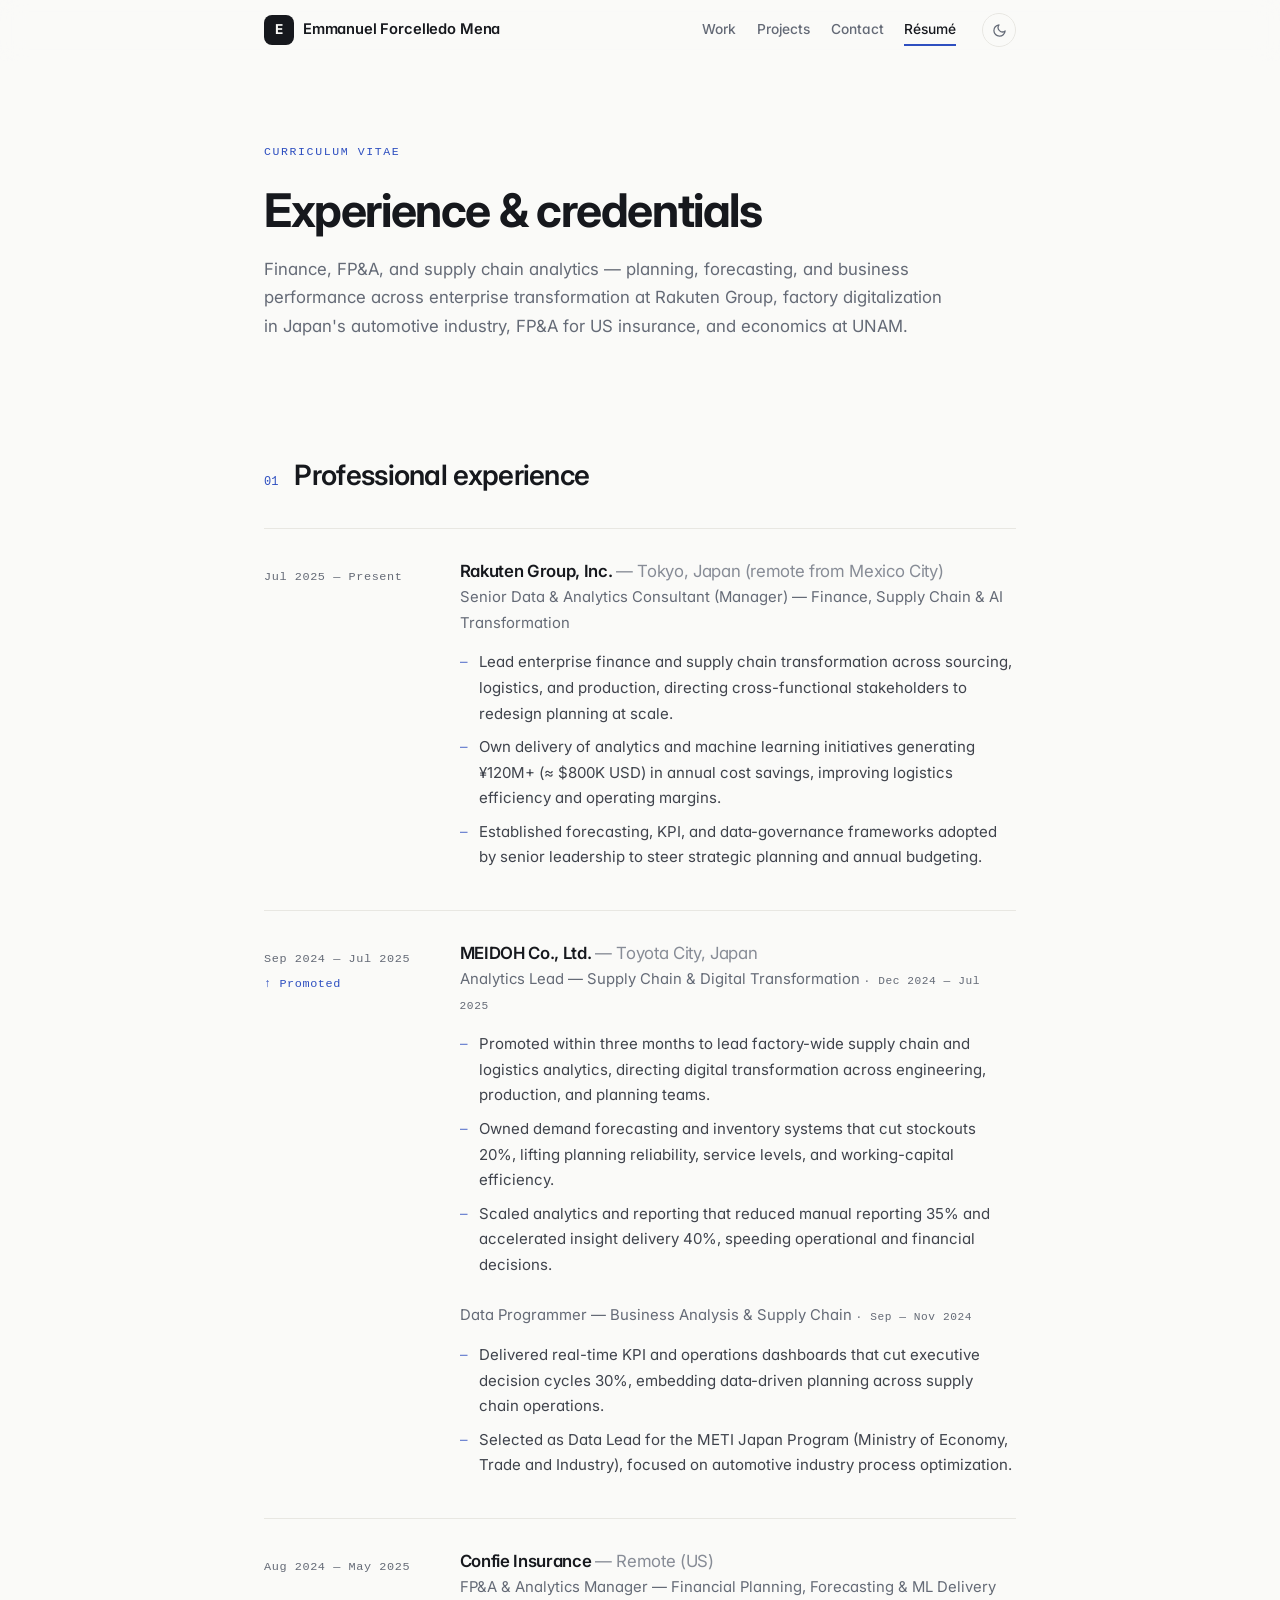
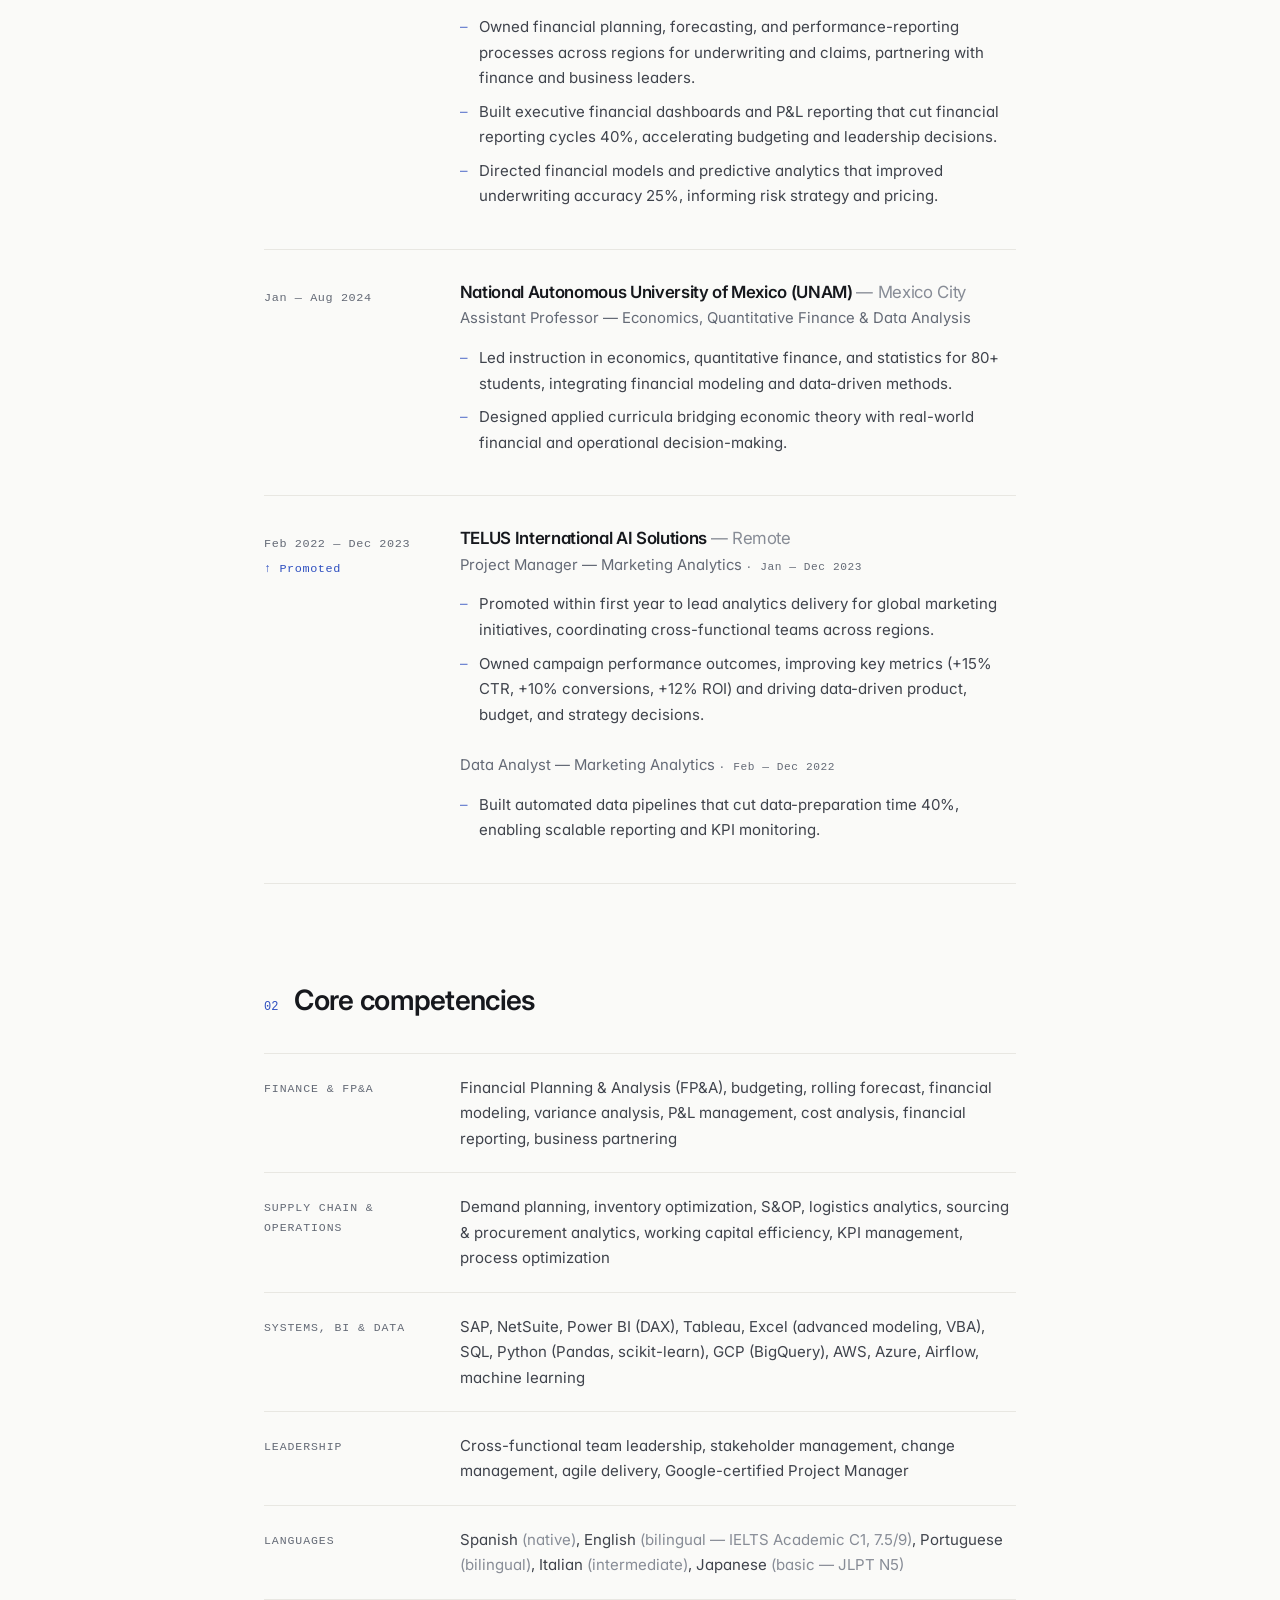
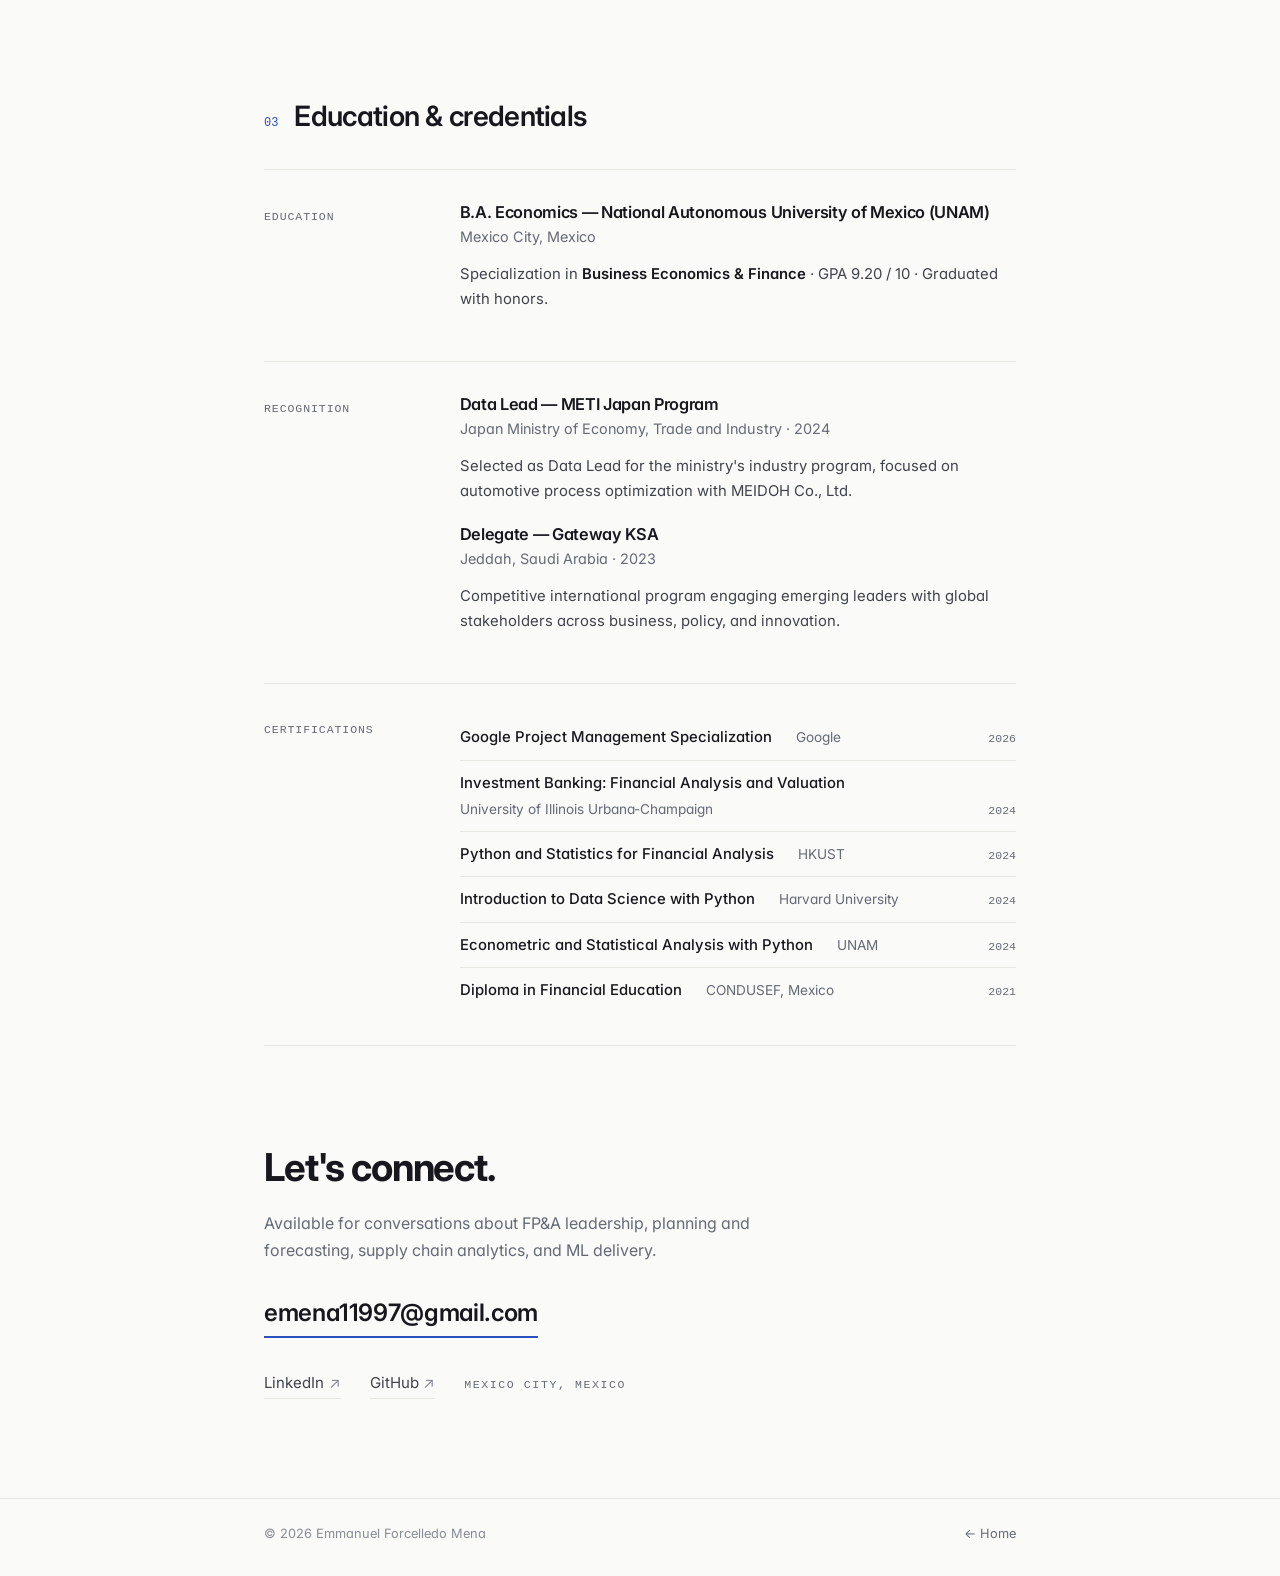
==== commit a18404a2: "Update content from new CV and remove dead template files - Update to combined CV: Mexico City base," ====
--- a/experience.html
+++ b/experience.html
@@ -4,12 +4,12 @@
 	<meta charset="utf-8" />
 	<meta name="viewport" content="width=device-width, initial-scale=1" />
 	<title>Résumé — Emmanuel Forcelledo Mena</title>
-	<meta name="description" content="Full experience, education, certifications, and skills of Emmanuel Forcelledo Mena — Finance &amp; FP&amp;A, supply chain, and data analytics leader in Tokyo." />
+	<meta name="description" content="Full experience, education, certifications, and core competencies of Emmanuel Forcelledo Mena — Finance, FP&amp;A and supply chain analytics manager." />
 	<meta name="author" content="Emmanuel Forcelledo Mena" />
 
 	<meta property="og:type" content="website" />
 	<meta property="og:title" content="Résumé — Emmanuel Forcelledo Mena" />
-	<meta property="og:description" content="Full experience, education, certifications, and skills — Finance &amp; FP&amp;A · Supply Chain · Data Analytics." />
+	<meta property="og:description" content="Full experience, education, certifications, and competencies — Finance &amp; FP&amp;A · Supply Chain · Analytics." />
 	<meta property="og:image" content="images/foto_mia.jpeg" />
 
 	<link rel="icon" href="data:image/svg+xml,%3Csvg xmlns='http://www.w3.org/2000/svg' viewBox='0 0 64 64'%3E%3Crect width='64' height='64' rx='14' fill='%2316181d'/%3E%3Ctext x='32' y='43' font-family='Arial,Helvetica,sans-serif' font-size='30' font-weight='700' fill='%23fafaf8' text-anchor='middle'%3EE%3C/text%3E%3C/svg%3E" />
@@ -47,27 +47,26 @@
 			<div class="wrap">
 				<span class="label fx" style="--d:.02s">Curriculum vitae</span>
 				<h1 class="fx" style="--d:.1s">Experience &amp; credentials</h1>
-				<p class="lede fx" style="--d:.18s">A career across finance, supply chain, and data — from enterprise transformation at Rakuten Group to factory digitalization in Japan's automotive industry, FP&amp;A for US insurance, and teaching economics at UNAM.</p>
+				<p class="lede fx" style="--d:.18s">Finance, FP&amp;A, and supply chain analytics — planning, forecasting, and business performance across enterprise transformation at Rakuten Group, factory digitalization in Japan's automotive industry, FP&amp;A for US insurance, and economics at UNAM.</p>
 			</div>
 		</section>
 
 		<!-- Experience -->
 		<section class="section" id="experience">
 			<div class="wrap">
-				<div class="sec-head reveal"><div class="left"><span class="n">01</span><h2>Experience</h2></div></div>
+				<div class="sec-head reveal"><div class="left"><span class="n">01</span><h2>Professional experience</h2></div></div>
 
 				<div class="xp">
 
 					<article class="xp-item reveal">
 						<div class="xp-when">Jul 2025 — Present</div>
 						<div class="xp-body">
-							<h3>Rakuten Group, Inc. <span class="where">— Setagaya City, Tokyo</span></h3>
-							<p class="role-title">Senior Data &amp; Analytics Manager — AI, Supply Chain &amp; Finance Transformation</p>
+							<h3>Rakuten Group, Inc. <span class="where">— Tokyo, Japan (remote from Mexico City)</span></h3>
+							<p class="role-title">Senior Data &amp; Analytics Consultant (Manager) — Finance, Supply Chain &amp; AI Transformation</p>
 							<ul>
-								<li>Lead enterprise data and finance transformation across sourcing, logistics, and production, directing cross-functional stakeholders to redesign planning and decision-making at scale.</li>
-								<li>Own delivery of machine learning and analytics initiatives generating ¥120M+ in annual cost savings, improving supply chain performance, logistics efficiency, and operating margins.</li>
-								<li>Established forecasting, KPI, and data-governance frameworks adopted by senior leadership to steer strategic planning and budgeting.</li>
-								<li>Built and scaled ML deployment standards that cut time-to-production 40%, enabling repeatable adoption across business units.</li>
+								<li>Lead enterprise finance and supply chain transformation across sourcing, logistics, and production, directing cross-functional stakeholders to redesign planning at scale.</li>
+								<li>Own delivery of analytics and machine learning initiatives generating ¥120M+ (≈ $800K USD) in annual cost savings, improving logistics efficiency and operating margins.</li>
+								<li>Established forecasting, KPI, and data-governance frameworks adopted by senior leadership to steer strategic planning and annual budgeting.</li>
 							</ul>
 						</div>
 					</article>
@@ -79,7 +78,7 @@
 							<div class="xp-role">
 								<p class="role-title">Analytics Lead — Supply Chain &amp; Digital Transformation <span class="sub-when">· Dec 2024 — Jul 2025</span></p>
 								<ul>
-									<li>Promoted to lead factory-wide supply chain and logistics analytics, directing digital transformation across engineering, production, and planning teams.</li>
+									<li>Promoted within three months to lead factory-wide supply chain and logistics analytics, directing digital transformation across engineering, production, and planning teams.</li>
 									<li>Owned demand forecasting and inventory systems that cut stockouts 20%, lifting planning reliability, service levels, and working-capital efficiency.</li>
 									<li>Scaled analytics and reporting that reduced manual reporting 35% and accelerated insight delivery 40%, speeding operational and financial decisions.</li>
 								</ul>
@@ -88,7 +87,7 @@
 								<p class="role-title">Data Programmer — Business Analysis &amp; Supply Chain <span class="sub-when">· Sep — Nov 2024</span></p>
 								<ul>
 									<li>Delivered real-time KPI and operations dashboards that cut executive decision cycles 30%, embedding data-driven planning across supply chain operations.</li>
-									<li>Managed multiple concurrent analytics initiatives, ensuring on-time delivery in a fast-paced manufacturing environment.</li>
+									<li>Selected as Data Lead for the METI Japan Program (Ministry of Economy, Trade and Industry), focused on automotive industry process optimization.</li>
 								</ul>
 							</div>
 						</div>
@@ -97,13 +96,12 @@
 					<article class="xp-item reveal">
 						<div class="xp-when">Aug 2024 — May 2025</div>
 						<div class="xp-body">
-							<h3>Confie Insurance <span class="where">— Remote, US</span></h3>
+							<h3>Confie Insurance <span class="where">— Remote (US)</span></h3>
 							<p class="role-title">FP&amp;A &amp; Analytics Manager — Financial Planning, Forecasting &amp; ML Delivery</p>
 							<ul>
-								<li>Led FP&amp;A and analytics delivery across underwriting and claims, owning financial planning, forecasting, and performance-reporting processes across regions.</li>
-								<li>Directed development of financial models and predictive analytics that improved underwriting accuracy 25%, informing risk strategy, pricing, and financial performance.</li>
+								<li>Owned financial planning, forecasting, and performance-reporting processes across regions for underwriting and claims, partnering with finance and business leaders.</li>
 								<li>Built executive financial dashboards and P&amp;L reporting that cut financial reporting cycles 40%, accelerating budgeting and leadership decisions.</li>
-								<li>Partnered with finance, technical, and business leaders, converting requirements into scalable, production-ready systems.</li>
+								<li>Directed financial models and predictive analytics that improved underwriting accuracy 25%, informing risk strategy and pricing.</li>
 							</ul>
 						</div>
 					</article>
@@ -128,20 +126,48 @@
 								<p class="role-title">Project Manager — Marketing Analytics <span class="sub-when">· Jan — Dec 2023</span></p>
 								<ul>
 									<li>Promoted within first year to lead analytics delivery for global marketing initiatives, coordinating cross-functional teams across regions.</li>
-									<li>Owned campaign performance outcomes, improving key metrics (+15% CTR, +10% conversions, +12% ROI) across global campaigns.</li>
-									<li>Drove data-driven product, budget, and marketing-strategy decisions with global stakeholders.</li>
+									<li>Owned campaign performance outcomes, improving key metrics (+15% CTR, +10% conversions, +12% ROI) and driving data-driven product, budget, and strategy decisions.</li>
 								</ul>
 							</div>
 							<div class="xp-role">
 								<p class="role-title">Data Analyst — Marketing Analytics <span class="sub-when">· Feb — Dec 2022</span></p>
 								<ul>
 									<li>Built automated data pipelines that cut data-preparation time 40%, enabling scalable reporting and KPI monitoring.</li>
-									<li>Delivered campaign analysis and dashboards supporting global marketing performance reviews.</li>
-								</ul>
-							</div>
-						</div>
-					</article>
-
+								</ul>
+							</div>
+						</div>
+					</article>
+
+				</div>
+			</div>
+		</section>
+
+		<!-- Core competencies -->
+		<section class="section" id="skills">
+			<div class="wrap">
+				<div class="sec-head reveal"><div class="left"><span class="n">02</span><h2>Core competencies</h2></div></div>
+
+				<div class="skills">
+					<div class="skill-row reveal">
+						<div class="k">Finance &amp; FP&amp;A</div>
+						<div class="v">Financial Planning &amp; Analysis (FP&amp;A), budgeting, rolling forecast, financial modeling, variance analysis, P&amp;L management, cost analysis, financial reporting, business partnering</div>
+					</div>
+					<div class="skill-row reveal">
+						<div class="k">Supply chain &amp; operations</div>
+						<div class="v">Demand planning, inventory optimization, S&amp;OP, logistics analytics, sourcing &amp; procurement analytics, working capital efficiency, KPI management, process optimization</div>
+					</div>
+					<div class="skill-row reveal">
+						<div class="k">Systems, BI &amp; data</div>
+						<div class="v">SAP, NetSuite, Power BI (DAX), Tableau, Excel (advanced modeling, VBA), SQL, Python (Pandas, scikit-learn), GCP (BigQuery), AWS, Azure, Airflow, machine learning</div>
+					</div>
+					<div class="skill-row reveal">
+						<div class="k">Leadership</div>
+						<div class="v">Cross-functional team leadership, stakeholder management, change management, agile delivery, Google-certified Project Manager</div>
+					</div>
+					<div class="skill-row reveal">
+						<div class="k">Languages</div>
+						<div class="v">Spanish <em>(native)</em>, English <em>(bilingual — IELTS Academic C1, 7.5/9)</em>, Portuguese <em>(bilingual)</em>, Italian <em>(intermediate)</em>, Japanese <em>(basic — JLPT N5)</em></div>
+					</div>
 				</div>
 			</div>
 		</section>
@@ -149,26 +175,26 @@
 		<!-- Education & credentials -->
 		<section class="section" id="education">
 			<div class="wrap">
-				<div class="sec-head reveal"><div class="left"><span class="n">02</span><h2>Education &amp; credentials</h2></div></div>
+				<div class="sec-head reveal"><div class="left"><span class="n">03</span><h2>Education &amp; credentials</h2></div></div>
 
 				<div class="edu">
 					<div class="edu-item reveal">
-						<div class="k">Degree</div>
+						<div class="k">Education</div>
 						<div>
-							<h3>Bachelor of Economics — UNAM, Mexico City</h3>
-							<p class="sub">Business Economics &amp; Finance · GPA 9.20 / 10 · Graduated with honors</p>
-							<p class="detail"><strong>Thesis:</strong> Puebla Municipality's Contribution to State Economic Growth (2022) — data-driven analysis of high-growth sectors with forecasting models projecting +10% GDP contribution scenarios for regional investment strategy.</p>
+							<h3>B.A. Economics — National Autonomous University of Mexico (UNAM)</h3>
+							<p class="sub">Mexico City, Mexico</p>
+							<p class="detail">Specialization in <strong>Business Economics &amp; Finance</strong> · GPA 9.20 / 10 · Graduated with honors.</p>
 						</div>
 					</div>
 
 					<div class="edu-item reveal">
-						<div class="k">Recognitions</div>
+						<div class="k">Recognition</div>
 						<div>
 							<h3>Data Lead — METI Japan Program</h3>
-							<p class="sub">Japan's Ministry of Economy, Trade and Industry · Toyota City · Oct 2024</p>
-							<p class="detail" style="margin-bottom: 1.2rem;">Intensive government program with MEIDOH Co., Ltd., focused on leading automotive industry processes.</p>
+							<p class="sub">Japan Ministry of Economy, Trade and Industry · 2024</p>
+							<p class="detail" style="margin-bottom: 1.2rem;">Selected as Data Lead for the ministry's industry program, focused on automotive process optimization with MEIDOH Co., Ltd.</p>
 							<h3>Delegate — Gateway KSA</h3>
-							<p class="sub">Jeddah, Saudi Arabia · Dec 2023</p>
+							<p class="sub">Jeddah, Saudi Arabia · 2023</p>
 							<p class="detail">Competitive international program engaging emerging leaders with global stakeholders across business, policy, and innovation.</p>
 						</div>
 					</div>
@@ -177,50 +203,12 @@
 						<div class="k">Certifications</div>
 						<ul class="cred-list">
 							<li><span class="what">Google Project Management Specialization</span><span class="who">Google</span><span class="when">2026</span></li>
-							<li><span class="what">Investment Banking: Financial Analysis &amp; Valuation</span><span class="who">University of Illinois Urbana-Champaign</span><span class="when">2024</span></li>
-							<li><span class="what">Python &amp; Statistics for Financial Analysis</span><span class="who">HKUST</span><span class="when">2024</span></li>
+							<li><span class="what">Investment Banking: Financial Analysis and Valuation</span><span class="who">University of Illinois Urbana-Champaign</span><span class="when">2024</span></li>
+							<li><span class="what">Python and Statistics for Financial Analysis</span><span class="who">HKUST</span><span class="when">2024</span></li>
 							<li><span class="what">Introduction to Data Science with Python</span><span class="who">Harvard University</span><span class="when">2024</span></li>
-							<li><span class="what">Econometric &amp; Statistical Analysis with Python</span><span class="who">UNAM</span><span class="when">2024</span></li>
-							<li><span class="what">Diploma in Financial Education</span><span class="who">CONDUSEF</span><span class="when">2021</span></li>
+							<li><span class="what">Econometric and Statistical Analysis with Python</span><span class="who">UNAM</span><span class="when">2024</span></li>
+							<li><span class="what">Diploma in Financial Education</span><span class="who">CONDUSEF, Mexico</span><span class="when">2021</span></li>
 						</ul>
-					</div>
-				</div>
-			</div>
-		</section>
-
-		<!-- Skills -->
-		<section class="section" id="skills">
-			<div class="wrap">
-				<div class="sec-head reveal"><div class="left"><span class="n">03</span><h2>Skills &amp; languages</h2></div></div>
-
-				<div class="skills">
-					<div class="skill-row reveal">
-						<div class="k">Finance &amp; FP&amp;A</div>
-						<div class="v">Financial planning &amp; analysis, financial modeling, forecasting, budgeting, variance analysis, P&amp;L management, cost analysis, valuation</div>
-					</div>
-					<div class="skill-row reveal">
-						<div class="k">Supply chain</div>
-						<div class="v">Demand planning, inventory optimization, logistics analytics, S&amp;OP, KPI management, process optimization</div>
-					</div>
-					<div class="skill-row reveal">
-						<div class="k">BI &amp; analytics</div>
-						<div class="v">Power BI (DAX), Tableau, Excel (VBA, advanced modeling), SQL, Python (Pandas, NumPy, scikit-learn, TensorFlow), machine learning</div>
-					</div>
-					<div class="skill-row reveal">
-						<div class="k">Data &amp; cloud</div>
-						<div class="v">GCP (BigQuery, Dataflow), AWS (Glue, SageMaker), Azure (ML, Data Factory), Spark, Airflow, PostgreSQL, MySQL, SQL Server</div>
-					</div>
-					<div class="skill-row reveal">
-						<div class="k">Leadership</div>
-						<div class="v">Google-certified PM, agile delivery, cross-functional team leadership, stakeholder management, change management</div>
-					</div>
-					<div class="skill-row reveal">
-						<div class="k">ERP / CRM</div>
-						<div class="v">SAP, NetSuite, Zendesk</div>
-					</div>
-					<div class="skill-row reveal">
-						<div class="k">Languages</div>
-						<div class="v">Spanish <em>(native)</em>, English <em>(bilingual — IELTS C1)</em>, Portuguese <em>(bilingual)</em>, Italian <em>(intermediate)</em>, Japanese <em>(basic — JLPT N5)</em></div>
 					</div>
 				</div>
 			</div>
@@ -230,12 +218,12 @@
 		<section class="section contact" id="contact">
 			<div class="wrap">
 				<p class="huge reveal">Let's connect.</p>
-				<p class="reveal" style="--d:.08s">Available for conversations about finance transformation, supply chain analytics, and ML delivery.</p>
+				<p class="reveal" style="--d:.08s">Available for conversations about FP&amp;A leadership, planning and forecasting, supply chain analytics, and ML delivery.</p>
 				<a class="big-mail reveal" style="--d:.14s" href="mailto:emena11997@gmail.com">emena11997@gmail.com</a>
 				<div class="contact-links reveal" style="--d:.2s">
-					<a class="ulink" href="https://www.linkedin.com/in/emmanuel-forcelledo-mena-1a5a07210/" target="_blank" rel="noopener">LinkedIn<span class="arr">↗</span></a>
+					<a class="ulink" href="https://www.linkedin.com/in/emmanuelforcelledo/" target="_blank" rel="noopener">LinkedIn<span class="arr">↗</span></a>
 					<a class="ulink" href="https://github.com/EmmanuelForcelledoMena" target="_blank" rel="noopener">GitHub<span class="arr">↗</span></a>
-					<span class="label">Setagaya City, Tokyo — Japan</span>
+					<span class="label">Mexico City, Mexico</span>
 				</div>
 			</div>
 		</section>
